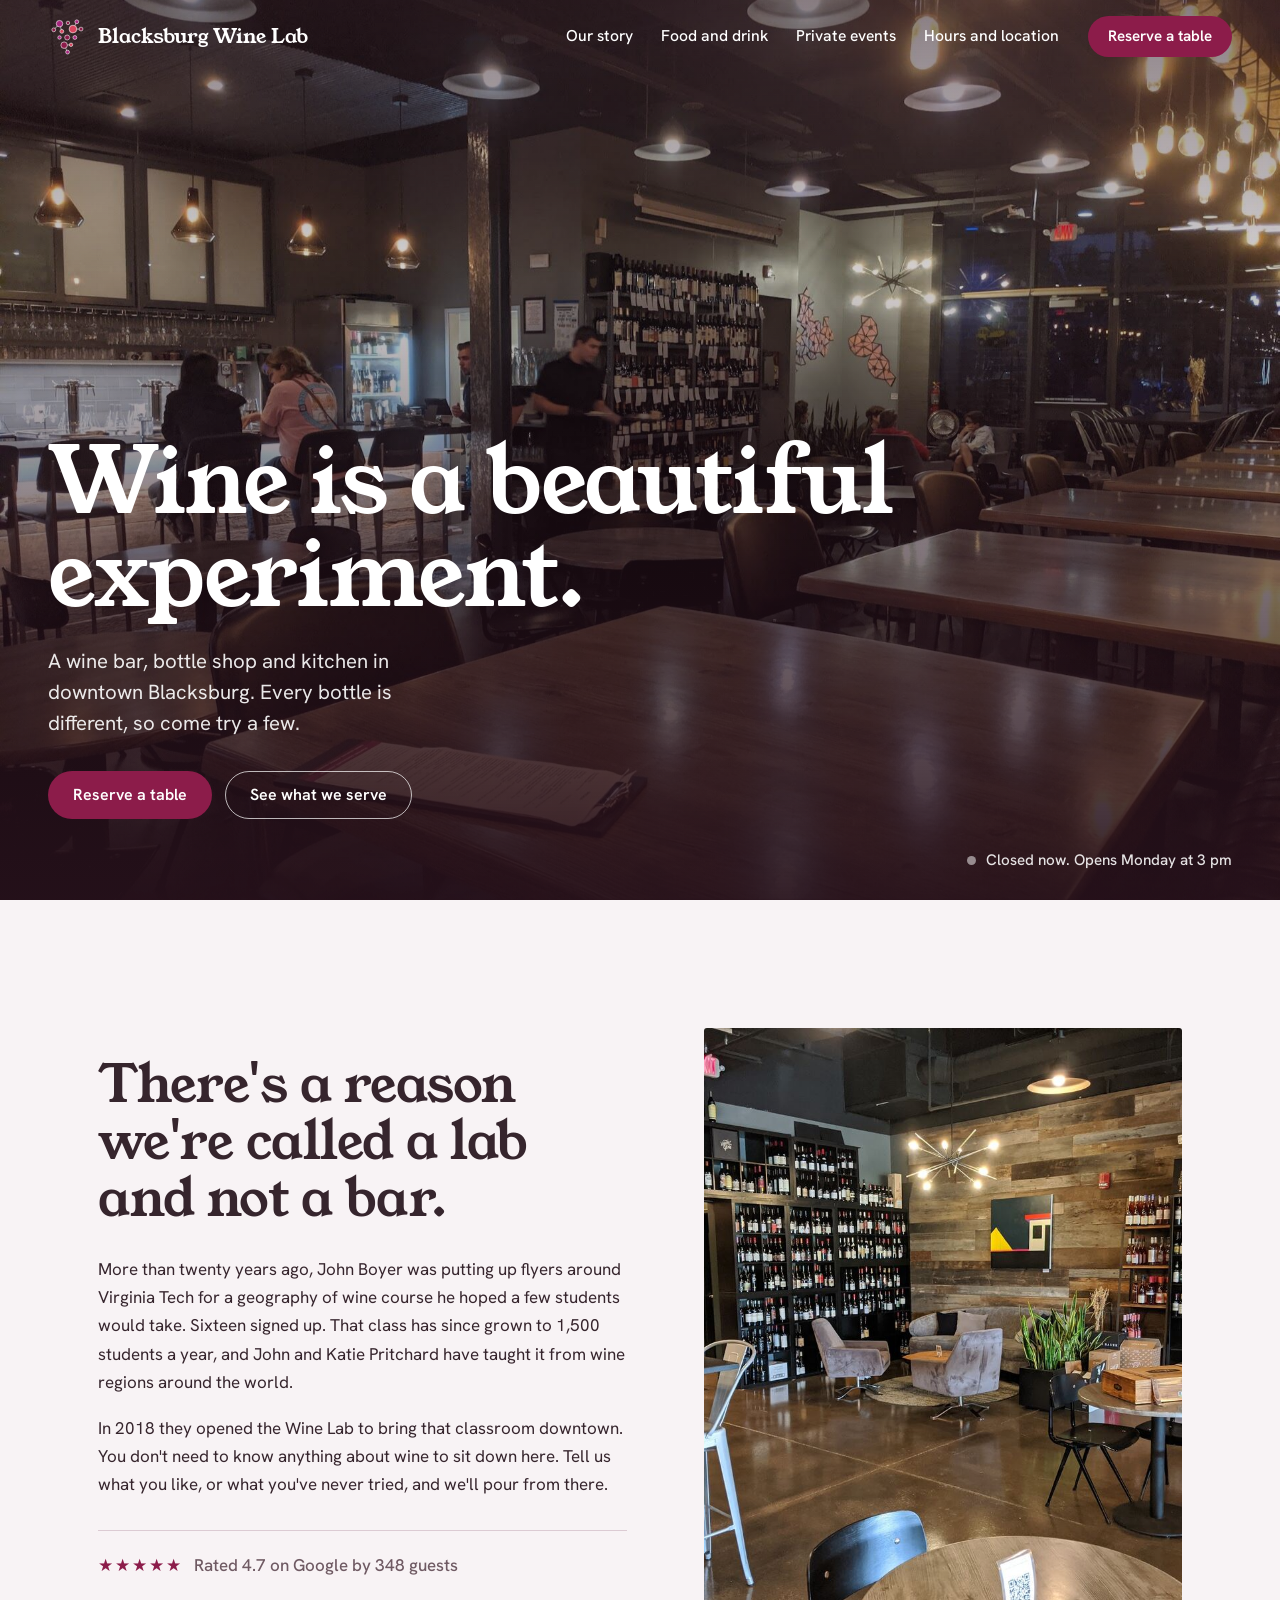
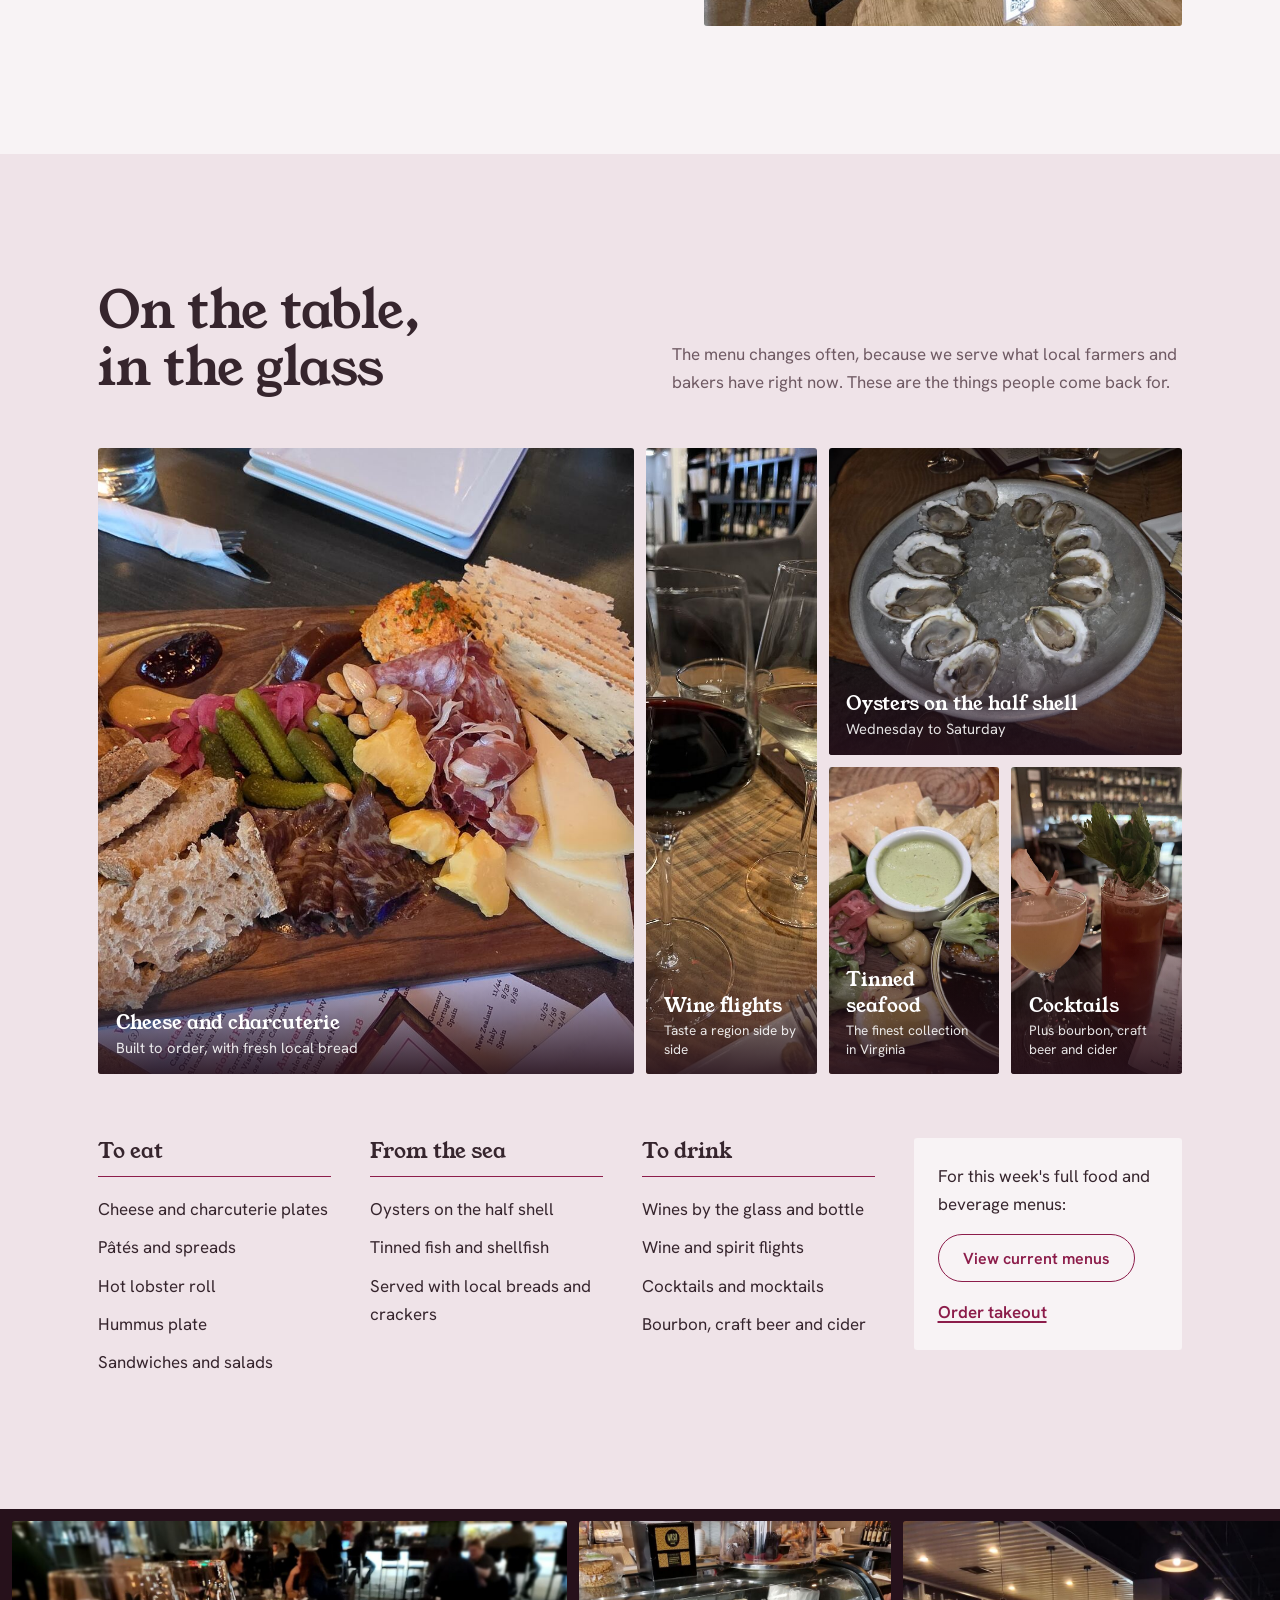
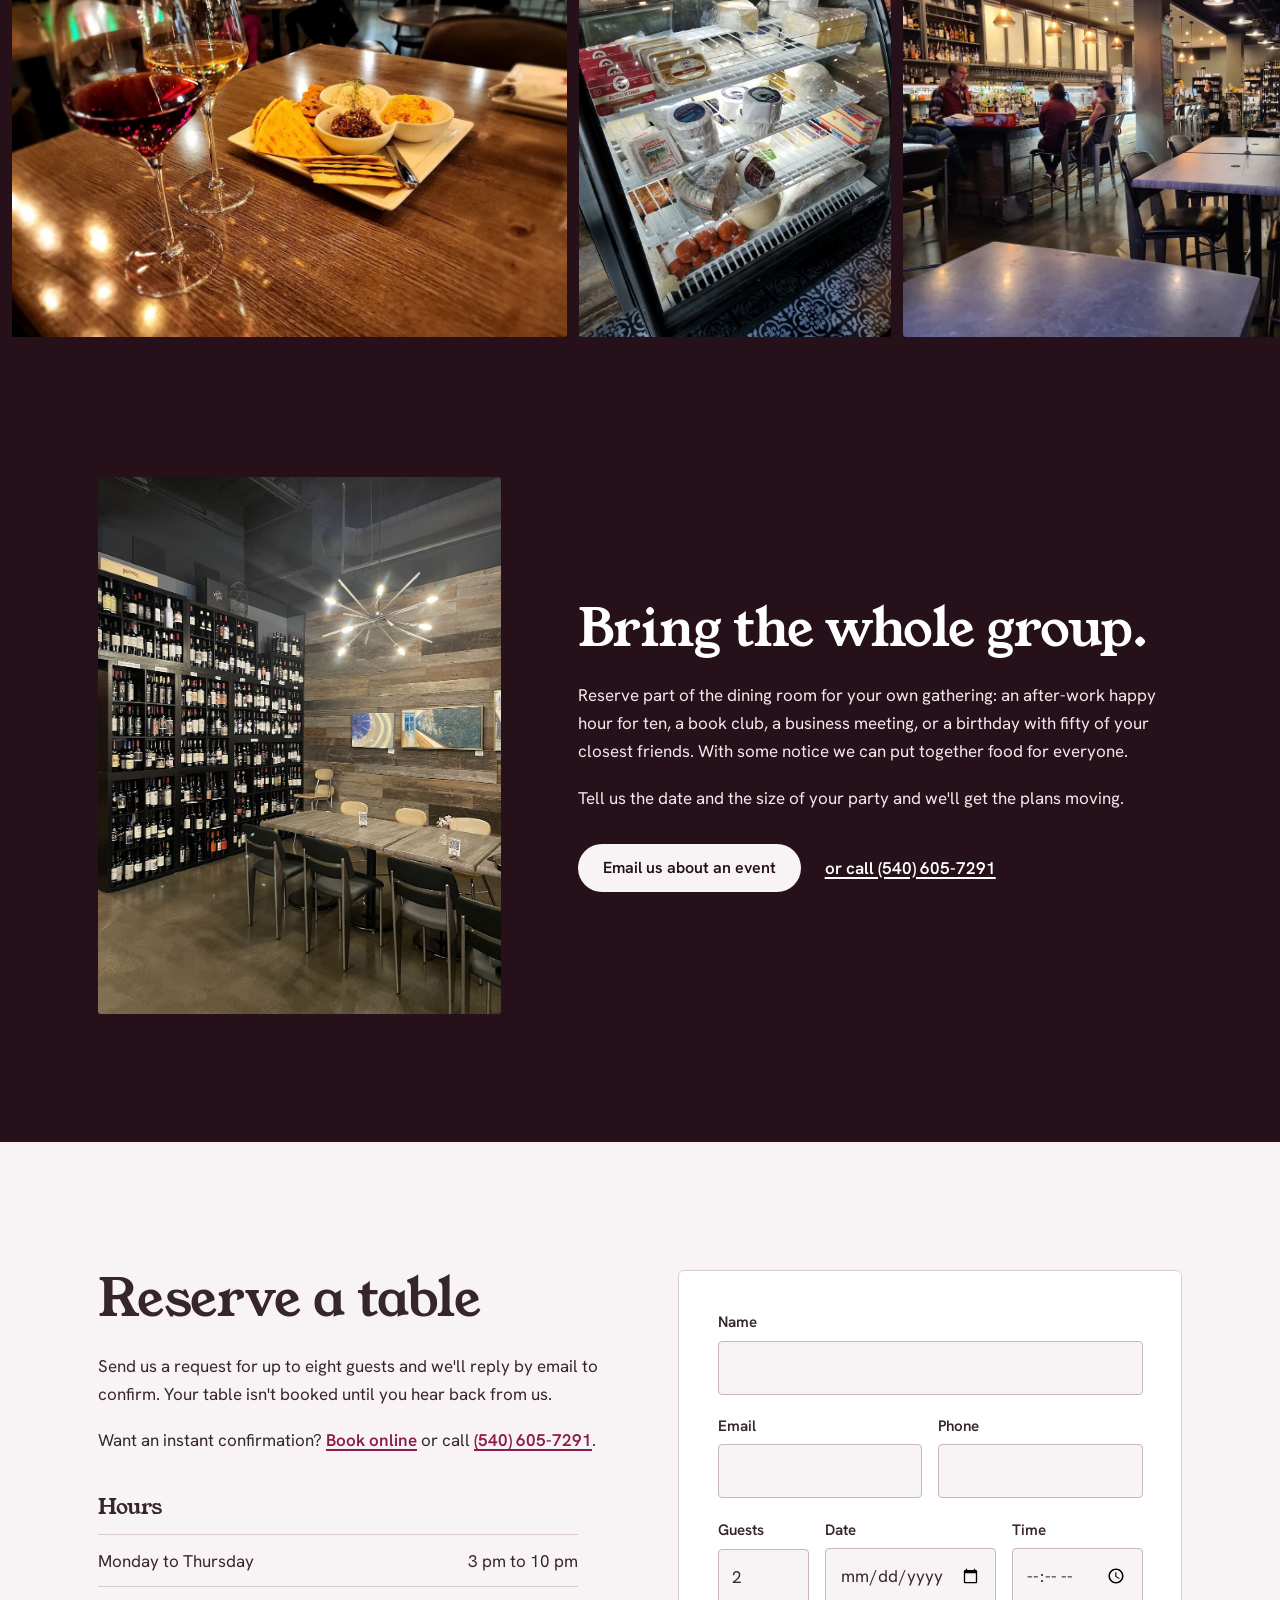
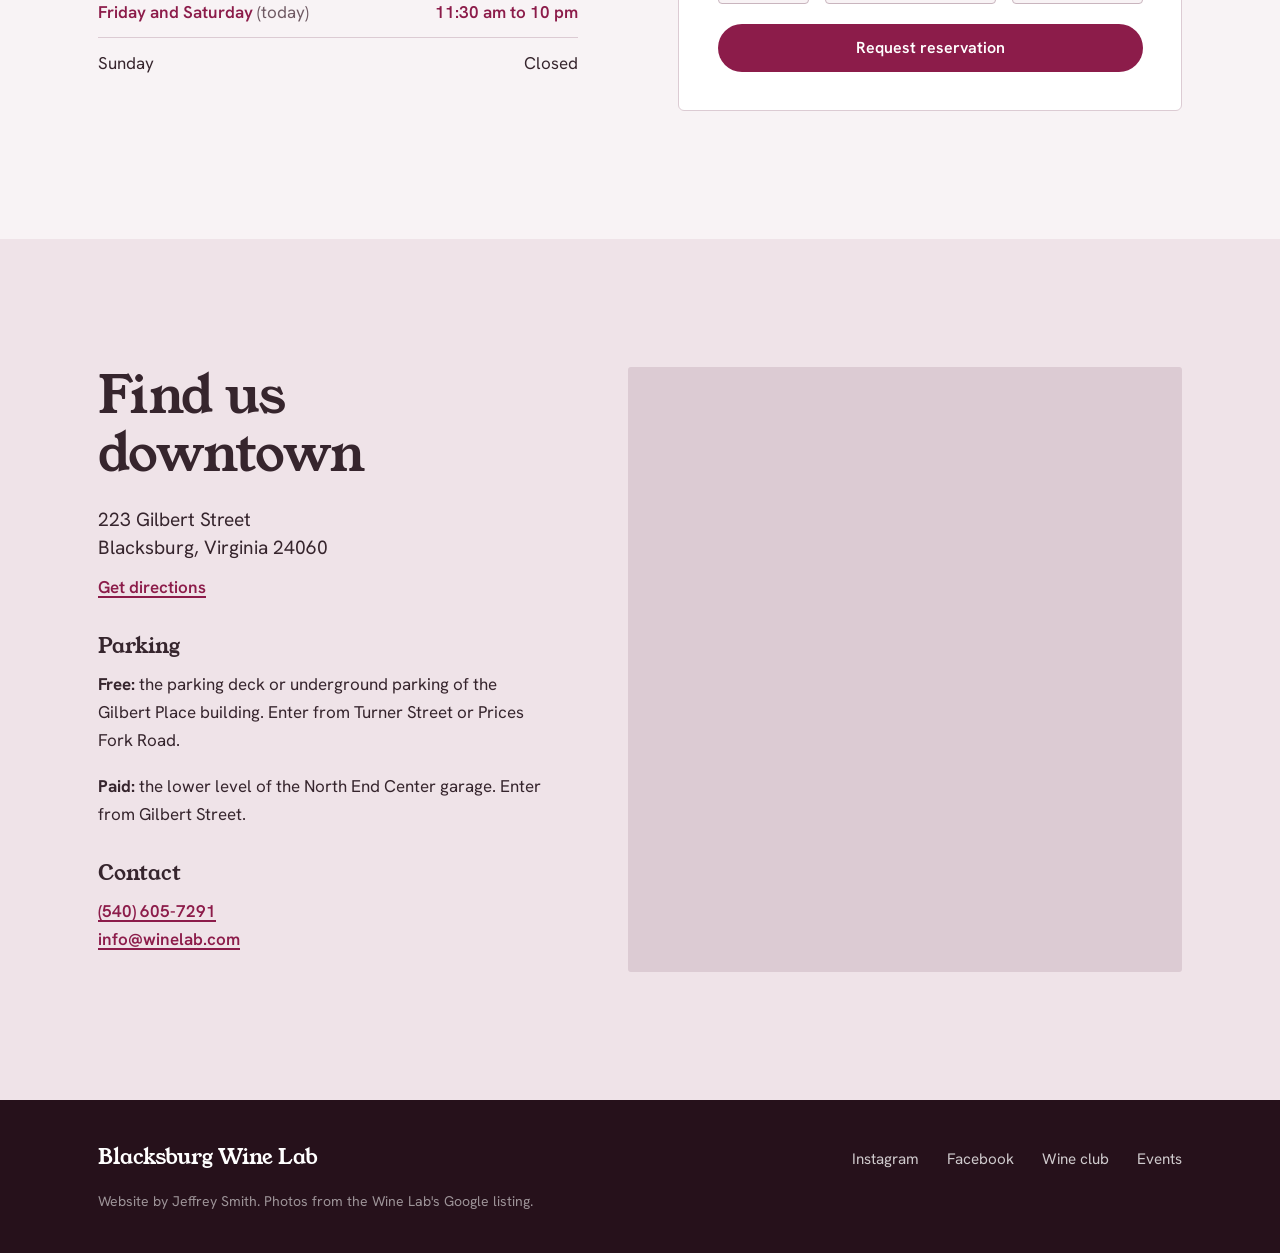
==== index.html @ f1934f69 "new site design" ====
<!DOCTYPE html>
<html lang="en">
<head>
  <meta charset="UTF-8">
  <meta name="viewport" content="width=device-width, initial-scale=1">
  <title>Blacksburg Wine Lab | Wine bar, bottle shop and kitchen</title>
  <meta name="description" content="A wine bar, bottle shop and kitchen at 223 Gilbert Street in downtown Blacksburg, Virginia. Wine flights, cheese and charcuterie, tinned seafood and oysters.">
  <link rel="icon" href="images/favicon.png">
  <link rel="preconnect" href="https://fonts.googleapis.com">
  <link rel="preconnect" href="https://fonts.gstatic.com" crossorigin>
  <link href="https://fonts.googleapis.com/css2?family=Hanken+Grotesk:wght@400;500;600&family=Young+Serif&display=swap" rel="stylesheet">
  <link rel="preload" as="image" href="images/photos/hero.jpg">
  <link rel="stylesheet" href="css/site.css">
  <script>
    // Play the opening once per visit; skip it on later page loads.
    try {
      if (sessionStorage.getItem('bwl-intro')) document.documentElement.classList.add('no-intro');
      sessionStorage.setItem('bwl-intro', '1');
    } catch (e) {}
  </script>
</head>
<body>

  <!-- Opening: the grape-molecule mark assembles, then the screen closes into it. -->
  <div class="intro" id="intro" aria-hidden="true">
    <div class="intro-inner">
      <svg class="mark mark-intro" viewBox="0 0 200 212" role="presentation">
        <g class="bonds">
          <line x1="60" y1="40" x2="30" y2="72" style="--i:2"/>
          <line x1="60" y1="40" x2="72" y2="80" style="--i:3"/>
          <line x1="150" y1="30" x2="130" y2="68" style="--i:5"/>
          <line x1="130" y1="68" x2="172" y2="68" style="--i:6"/>
          <line x1="84" y1="152" x2="120" y2="150" style="--i:10"/>
          <line x1="84" y1="152" x2="102" y2="188" style="--i:11"/>
        </g>
        <g class="nodes">
          <circle cx="60" cy="40" r="17" class="plum" style="--i:0"/>
          <circle cx="104" cy="36" r="9" class="claret" style="--i:1"/>
          <circle cx="150" cy="30" r="10" class="plum" style="--i:2"/>
          <circle cx="30" cy="72" r="10" class="claret" style="--i:3"/>
          <circle cx="72" cy="80" r="10" class="coral" style="--i:4"/>
          <circle cx="130" cy="68" r="20" class="coral" style="--i:5"/>
          <circle cx="172" cy="68" r="10" class="claret" style="--i:6"/>
          <circle cx="60" cy="112" r="9" class="plum" style="--i:7"/>
          <circle cx="100" cy="112" r="13" class="claret" style="--i:8"/>
          <circle cx="140" cy="112" r="10" class="plum" style="--i:9"/>
          <circle cx="84" cy="152" r="17" class="claret" style="--i:10"/>
          <circle cx="120" cy="150" r="9" class="coral" style="--i:11"/>
          <circle cx="102" cy="188" r="10" class="plum" style="--i:12"/>
        </g>
      </svg>
      <p class="intro-word"><span>Blacksburg</span><strong>Wine Lab</strong></p>
    </div>
  </div>

  <a class="skip" href="#main">Skip to content</a>

  <header class="site-header" id="header">
    <a class="brand" href="#top" aria-label="Blacksburg Wine Lab, back to top">
      <svg class="mark" viewBox="0 0 200 212" aria-hidden="true">
        <g class="bonds">
          <line x1="60" y1="40" x2="30" y2="72"/><line x1="60" y1="40" x2="72" y2="80"/>
          <line x1="150" y1="30" x2="130" y2="68"/><line x1="130" y1="68" x2="172" y2="68"/>
          <line x1="84" y1="152" x2="120" y2="150"/><line x1="84" y1="152" x2="102" y2="188"/>
        </g>
        <g class="nodes">
          <circle cx="60" cy="40" r="17" class="plum"/><circle cx="104" cy="36" r="9" class="claret"/>
          <circle cx="150" cy="30" r="10" class="plum"/><circle cx="30" cy="72" r="10" class="claret"/>
          <circle cx="72" cy="80" r="10" class="coral"/><circle cx="130" cy="68" r="20" class="coral"/>
          <circle cx="172" cy="68" r="10" class="claret"/><circle cx="60" cy="112" r="9" class="plum"/>
          <circle cx="100" cy="112" r="13" class="claret"/><circle cx="140" cy="112" r="10" class="plum"/>
          <circle cx="84" cy="152" r="17" class="claret"/><circle cx="120" cy="150" r="9" class="coral"/>
          <circle cx="102" cy="188" r="10" class="plum"/>
        </g>
      </svg>
      <span class="brand-name">Blacksburg Wine Lab</span>
    </a>
    <button class="nav-toggle" id="navToggle" aria-expanded="false" aria-controls="nav">Menu</button>
    <nav class="nav" id="nav" aria-label="Main">
      <a href="#story">Our story</a>
      <a href="#menu">Food and drink</a>
      <a href="#events">Private events</a>
      <a href="#visit">Hours and location</a>
      <a class="btn btn-solid" href="#reserve">Reserve a table</a>
    </nav>
  </header>

  <main id="main">

    <section class="hero" id="top">
      <img class="hero-photo" src="images/photos/hero.jpg" alt="The Wine Lab dining room in the evening, with wood tables under strings of warm bulbs and the wine wall beyond.">
      <div class="hero-copy">
        <h1>Wine is a beautiful experiment.</h1>
        <p class="hero-lede">A wine bar, bottle shop and kitchen in downtown Blacksburg. Every bottle is different, so come try a few.</p>
        <div class="hero-actions">
          <a class="btn btn-solid" href="#reserve">Reserve a table</a>
          <a class="btn btn-ghost" href="#menu">See what we serve</a>
        </div>
      </div>
      <p class="hero-status" id="status" aria-live="polite">223 Gilbert Street, Blacksburg</p>
    </section>

    <section class="story wrap" id="story">
      <div class="story-text">
        <h2>There's a reason we're called a lab and not a bar.</h2>
        <p>More than twenty years ago, John Boyer was putting up flyers around Virginia Tech for a geography of wine course he hoped a few students would take. Sixteen signed up. That class has since grown to 1,500 students a year, and John and Katie Pritchard have taught it from wine regions around the world.</p>
        <p>In 2018 they opened the Wine Lab to bring that classroom downtown. You don't need to know anything about wine to sit down here. Tell us what you like, or what you've never tried, and we'll pour from there.</p>
        <p class="story-fact"><span class="stars" aria-hidden="true">★★★★★</span> Rated 4.7 on Google by 348 guests</p>
      </div>
      <figure class="story-photo">
        <img src="images/photos/shop.jpg" alt="Shelves of wine bottles lining the reclaimed-wood walls of the shop, with a lounge area in the middle." loading="lazy">
      </figure>
    </section>

    <section class="menu" id="menu">
      <div class="wrap">
        <div class="section-head">
          <h2>On the table, in the glass</h2>
          <p>The menu changes often, because we serve what local farmers and bakers have right now. These are the things people come back for.</p>
        </div>

        <div class="mosaic">
          <figure class="tile tile-board">
            <img src="images/photos/board.jpg" alt="A cheese and charcuterie board with cured meats, cheeses, pickles and crackers." loading="lazy">
            <figcaption><strong>Cheese and charcuterie</strong> Built to order, with fresh local bread</figcaption>
          </figure>
          <figure class="tile tile-glasses">
            <img src="images/photos/glasses.jpg" alt="A glass of red and a glass of white wine on a wooden table." loading="lazy">
            <figcaption><strong>Wine flights</strong> Taste a region side by side</figcaption>
          </figure>
          <figure class="tile tile-oysters">
            <img src="images/photos/oysters.jpg" alt="A dozen oysters on the half shell arranged on ice." loading="lazy">
            <figcaption><strong>Oysters on the half shell</strong> Wednesday to Saturday</figcaption>
          </figure>
          <figure class="tile tile-tinned">
            <img src="images/photos/tinned.jpg" alt="An open tin of seafood served on a board with cheese, greens and crisps." loading="lazy">
            <figcaption><strong>Tinned seafood</strong> The finest collection in Virginia</figcaption>
          </figure>
          <figure class="tile tile-cocktails">
            <img src="images/photos/cocktails.jpg" alt="Two cocktails, one pale pink and one deep red with a mint garnish." loading="lazy">
            <figcaption><strong>Cocktails</strong> Plus bourbon, craft beer and cider</figcaption>
          </figure>
        </div>

        <div class="menu-lists">
          <div>
            <h3>To eat</h3>
            <ul>
              <li>Cheese and charcuterie plates</li>
              <li>Pâtés and spreads</li>
              <li>Hot lobster roll</li>
              <li>Hummus plate</li>
              <li>Sandwiches and salads</li>
            </ul>
          </div>
          <div>
            <h3>From the sea</h3>
            <ul>
              <li>Oysters on the half shell</li>
              <li>Tinned fish and shellfish</li>
              <li>Served with local breads and crackers</li>
            </ul>
          </div>
          <div>
            <h3>To drink</h3>
            <ul>
              <li>Wines by the glass and bottle</li>
              <li>Wine and spirit flights</li>
              <li>Cocktails and mocktails</li>
              <li>Bourbon, craft beer and cider</li>
            </ul>
          </div>
          <div class="menu-link">
            <p>For this week's full food and beverage menus:</p>
            <a class="btn btn-line" href="https://www.winelab.com/menus" target="_blank" rel="noopener">View current menus</a>
            <a class="text-link" href="https://order.spoton.com/so-blacksburg-wine-lab-9768/blacksburg-va/6244ccd99adef31f5eaafb27" target="_blank" rel="noopener">Order takeout</a>
          </div>
        </div>
      </div>
    </section>

    <section class="strip" aria-label="Photos of the Wine Lab">
      <div class="strip-track" tabindex="0">
        <img src="images/photos/pairing.jpg" alt="Glasses of red and white wine beside a plate of cheese and spreads." loading="lazy">
        <img src="images/photos/cheese-case.jpg" alt="The cheese case, stocked with wheels and wedges." loading="lazy">
        <img src="images/photos/bar.jpg" alt="The bar, with pendant lights and the wine shelves behind the dining room." loading="lazy">
        <img src="images/photos/carafe.jpg" alt="A carafe and a glass of red wine on a table." loading="lazy">
        <img src="images/photos/dessert.jpg" alt="A chocolate dessert dusted with sugar, served with berries and cream." loading="lazy">
      </div>
    </section>

    <section class="events" id="events">
      <div class="wrap events-grid">
        <figure class="events-photo">
          <img src="images/photos/wine-wall.jpg" alt="A long table set beside a floor-to-ceiling wall of wine." loading="lazy">
        </figure>
        <div class="events-text">
          <h2>Bring the whole group.</h2>
          <p>Reserve part of the dining room for your own gathering: an after-work happy hour for ten, a book club, a business meeting, or a birthday with fifty of your closest friends. With some notice we can put together food for everyone.</p>
          <p>Tell us the date and the size of your party and we'll get the plans moving.</p>
          <div class="events-actions">
            <a class="btn btn-light" href="mailto:info@winelab.com?subject=Private%20event%20inquiry">Email us about an event</a>
            <a class="text-link on-dark" href="tel:+15406057291">or call (540) 605-7291</a>
          </div>
        </div>
      </div>
    </section>

    <section class="reserve wrap" id="reserve">
      <div class="reserve-intro">
        <h2>Reserve a table</h2>
        <p>Send us a request for up to eight guests and we'll reply by email to confirm. Your table isn't booked until you hear back from us.</p>
        <p>Want an instant confirmation? <a class="text-link" href="https://reserve.spoton.com/web/restaurant.html?restaurantId=65456" target="_blank" rel="noopener">Book online</a> or call <a class="text-link" href="tel:+15406057291">(540) 605-7291</a>.</p>

        <table class="hours">
          <caption>Hours</caption>
          <tbody>
            <tr data-days="1,2,3,4"><th scope="row">Monday to Thursday</th><td>3 pm to 10 pm</td></tr>
            <tr data-days="5,6"><th scope="row">Friday and Saturday</th><td>11:30 am to 10 pm</td></tr>
            <tr data-days="0"><th scope="row">Sunday</th><td>Closed</td></tr>
          </tbody>
        </table>
      </div>

      <form class="form" id="reserveForm" novalidate>
        <div class="field">
          <label for="res_name">Name</label>
          <input id="res_name" name="name" type="text" autocomplete="name" required>
        </div>
        <div class="field-row">
          <div class="field">
            <label for="res_email">Email</label>
            <input id="res_email" name="email" type="email" autocomplete="email" required>
          </div>
          <div class="field">
            <label for="res_phone">Phone</label>
            <input id="res_phone" name="phone" type="tel" autocomplete="tel" required>
          </div>
        </div>
        <div class="field-row field-row-3">
          <div class="field">
            <label for="res_size">Guests</label>
            <input id="res_size" name="size" type="number" min="1" max="8" value="2" required>
          </div>
          <div class="field">
            <label for="res_date">Date</label>
            <input id="res_date" name="date" type="date" required>
          </div>
          <div class="field">
            <label for="res_time">Time</label>
            <input id="res_time" name="time" type="time" step="900" required>
          </div>
        </div>
        <p class="form-msg" id="formMsg" role="alert" hidden></p>
        <button class="btn btn-solid btn-wide" type="submit">Request reservation</button>
      </form>
    </section>

    <section class="visit" id="visit">
      <div class="wrap visit-grid">
        <div class="visit-text">
          <h2>Find us downtown</h2>
          <address>
            223 Gilbert Street<br>
            Blacksburg, Virginia 24060
          </address>
          <p><a class="text-link" href="https://www.google.com/maps/dir/?api=1&destination=Blacksburg+Wine+Lab,+223+Gilbert+St,+Blacksburg,+VA+24060" target="_blank" rel="noopener">Get directions</a></p>

          <h3>Parking</h3>
          <p><strong>Free:</strong> the parking deck or underground parking of the Gilbert Place building. Enter from Turner Street or Prices Fork Road.</p>
          <p><strong>Paid:</strong> the lower level of the North End Center garage. Enter from Gilbert Street.</p>

          <h3>Contact</h3>
          <p><a class="text-link" href="tel:+15406057291">(540) 605-7291</a><br>
          <a class="text-link" href="mailto:info@winelab.com">info@winelab.com</a></p>
        </div>
        <div class="map">
          <iframe title="Map showing Blacksburg Wine Lab at 223 Gilbert Street" src="https://www.google.com/maps?q=Blacksburg+Wine+Lab,+223+Gilbert+St,+Blacksburg,+VA+24060&z=16&output=embed" loading="lazy" referrerpolicy="no-referrer-when-downgrade"></iframe>
        </div>
      </div>
    </section>

  </main>

  <footer class="site-footer">
    <div class="wrap footer-grid">
      <p class="footer-brand">Blacksburg Wine Lab</p>
      <ul class="footer-links">
        <li><a href="https://www.instagram.com/blacksburgwinelab/" target="_blank" rel="noopener">Instagram</a></li>
        <li><a href="https://www.facebook.com/blacksburgwinelab" target="_blank" rel="noopener">Facebook</a></li>
        <li><a href="https://www.winelab.com/wine-club" target="_blank" rel="noopener">Wine club</a></li>
        <li><a href="https://www.winelab.com/events" target="_blank" rel="noopener">Events</a></li>
      </ul>
      <p class="footer-note">Website by Jeffrey Smith. Photos from the Wine Lab's Google listing.</p>
    </div>
  </footer>

  <script src="js/site.js"></script>
</body>
</html>
---- css/site.css ----
/* Blacksburg Wine Lab
   Colours come from the grape-molecule logo; the dark tone from the dining room at night. */

:root {
  --cellar: #26111b;
  --claret: #8c1c4a;
  --plum: #a8277f;
  --coral: #d8455f;
  --bulb: #f2bd6b;
  --paper: #f8f3f5;
  --blush: #efe3e8;
  --text: #36252d;
  --muted: #6f5a63;
  --line: #dccbd3;

  --display: "Young Serif", Georgia, "Times New Roman", serif;
  --body: "Hanken Grotesk", "Helvetica Neue", Arial, sans-serif;

  --wrap: 1180px;
  --gutter: clamp(1.25rem, 4vw, 3rem);
  --space: clamp(4.5rem, 10vw, 8rem);
  --ease: cubic-bezier(.2, .7, .2, 1);
}

*, *::before, *::after { box-sizing: border-box; }

html { scroll-behavior: smooth; scroll-padding-top: 5rem; }

body {
  margin: 0;
  background: var(--paper);
  color: var(--text);
  font-family: var(--body);
  font-size: 1.0625rem;
  line-height: 1.65;
  -webkit-font-smoothing: antialiased;
}

img { display: block; max-width: 100%; }

h1, h2, h3 { font-family: var(--display); font-weight: 400; margin: 0; text-wrap: balance; }
h1 { font-size: clamp(2.75rem, 7.2vw, 6rem); line-height: 1.02; letter-spacing: -.015em; }
h2 { font-size: clamp(2rem, 4.2vw, 3.25rem); line-height: 1.1; letter-spacing: -.01em; }
h3 { font-size: 1.3rem; line-height: 1.3; }
p { margin: 0 0 1.1em; max-width: 62ch; }

a { color: inherit; }
:focus-visible { outline: 3px solid var(--coral); outline-offset: 3px; border-radius: 2px; }

.wrap { max-width: var(--wrap); margin-inline: auto; padding-inline: var(--gutter); }

.skip {
  position: absolute; left: 1rem; top: -4rem; z-index: 60;
  background: var(--paper); color: var(--cellar); padding: .6rem 1rem; border-radius: 4px;
}
.skip:focus { top: 1rem; }

/* ---------- Logo mark ---------- */

.mark { width: 2.4rem; height: auto; flex: none; overflow: visible; }
.mark .bonds line { stroke: #3d2531; stroke-width: 5; stroke-linecap: round; }
.mark .nodes circle { stroke: #3d2531; stroke-width: 4; }
.mark .plum { fill: var(--plum); }
.mark .claret { fill: var(--claret); }
.mark .coral { fill: var(--coral); }

/* ---------- Buttons and links ---------- */

.btn {
  display: inline-flex; align-items: center; justify-content: center;
  padding: .85rem 1.5rem;
  border: 1.5px solid transparent; border-radius: 999px;
  font: 600 1rem/1.2 var(--body); text-decoration: none; cursor: pointer;
  transition: background-color .2s, color .2s, border-color .2s;
}
.btn-solid { background: var(--claret); color: #fff; }
.btn-solid:hover { background: #a3235a; }
.btn-ghost { border-color: rgba(255, 255, 255, .7); color: #fff; }
.btn-ghost:hover { background: #fff; color: var(--cellar); }
.btn-line { border-color: var(--claret); color: var(--claret); }
.btn-line:hover { background: var(--claret); color: #fff; }
.btn-light { background: var(--paper); color: var(--cellar); }
.btn-light:hover { background: #fff; }
.btn-wide { width: 100%; }

.text-link { color: var(--claret); font-weight: 600; text-underline-offset: .2em; text-decoration-thickness: 1.5px; }
.text-link:hover { color: var(--plum); }
.text-link.on-dark { color: #fff; }
.text-link.on-dark:hover { color: var(--bulb); }

/* ---------- Header ---------- */

.site-header {
  position: fixed; inset: 0 0 auto 0; z-index: 40;
  display: flex; align-items: center; justify-content: space-between; gap: 1.5rem;
  padding: 1rem var(--gutter);
  color: #fff;
  transition: background-color .3s, box-shadow .3s, padding .3s;
}
.site-header.is-solid {
  background: var(--cellar);
  box-shadow: 0 1px 0 rgba(255, 255, 255, .08);
  padding-block: .6rem;
}
.brand { display: flex; align-items: center; gap: .75rem; text-decoration: none; }
.brand-name { font-family: var(--display); font-size: 1.25rem; white-space: nowrap; }
.site-header .mark .bonds line,
.site-header .mark .nodes circle { stroke: #fff; stroke-width: 3; }

.nav { display: flex; align-items: center; gap: clamp(1rem, 2.2vw, 2rem); }
.nav a:not(.btn) { text-decoration: none; font-weight: 500; font-size: .98rem; padding: .3rem 0; border-bottom: 1.5px solid transparent; }
.nav a:not(.btn):hover { border-color: var(--bulb); }
.nav .btn { padding: .65rem 1.2rem; font-size: .95rem; }
.nav-toggle { display: none; }

/* ---------- Hero ---------- */

.hero {
  position: relative; isolation: isolate;
  min-height: 100svh;
  display: grid; align-content: end;
  padding: 8rem var(--gutter) clamp(4.5rem, 9vh, 6.5rem);
  color: #fff; background: var(--cellar);
  overflow: hidden;
}
.hero-photo {
  position: absolute; inset: 0; z-index: -2;
  width: 100%; height: 100%; object-fit: cover; object-position: 60% 40%;
}
.hero::after {
  content: ""; position: absolute; inset: 0; z-index: -1;
  background:
    linear-gradient(to top, rgba(38, 17, 27, .94) 0%, rgba(38, 17, 27, .55) 42%, rgba(38, 17, 27, .2) 70%, rgba(38, 17, 27, .55) 100%);
}
.hero-copy { max-width: 60rem; }
.hero-lede { font-size: clamp(1.1rem, 1.6vw, 1.35rem); line-height: 1.5; max-width: 34ch; margin: 1.5rem 0 2rem; color: rgba(255, 255, 255, .9); }
.hero-actions { display: flex; flex-wrap: wrap; gap: .8rem; }
.hero-status {
  position: absolute; right: var(--gutter); bottom: clamp(1.25rem, 3vh, 2rem);
  margin: 0; font-size: .95rem; font-weight: 500; color: rgba(255, 255, 255, .88);
  display: flex; align-items: center; gap: .6rem;
}
.hero-status::before { content: ""; width: .6rem; height: .6rem; border-radius: 50%; background: rgba(255, 255, 255, .5); }
.hero-status.is-open::before { background: var(--bulb); box-shadow: 0 0 0 4px rgba(242, 189, 107, .25); }

/* ---------- Story ---------- */

.story {
  display: grid; grid-template-columns: minmax(0, 1.05fr) minmax(0, .95fr);
  gap: clamp(2rem, 6vw, 5.5rem); align-items: center;
  padding-block: var(--space);
}
.story h2 { margin-bottom: 1.75rem; }
.story-photo { margin: 0; }
.story-photo img { width: 100%; aspect-ratio: 4 / 5; object-fit: cover; border-radius: 3px; }
.story-fact { margin-top: 2rem; padding-top: 1.25rem; border-top: 1px solid var(--line); color: var(--muted); font-weight: 500; }
.stars { color: var(--claret); letter-spacing: .12em; margin-right: .4rem; }

/* ---------- Food and drink ---------- */

.menu { background: var(--blush); padding-block: var(--space); }
.section-head { display: grid; grid-template-columns: minmax(0, 1fr) minmax(0, 1fr); gap: clamp(1.5rem, 5vw, 4rem); align-items: end; margin-bottom: clamp(2rem, 4vw, 3.5rem); }
.section-head p { margin: 0; color: var(--muted); }

.mosaic {
  display: grid; gap: .75rem;
  grid-template-columns: repeat(6, minmax(0, 1fr));
  grid-template-rows: repeat(2, clamp(13rem, 24vw, 21rem));
}
.tile { position: relative; margin: 0; overflow: hidden; border-radius: 3px; background: var(--cellar); }
.tile img { width: 100%; height: 100%; object-fit: cover; transition: transform .6s var(--ease); }
.tile:hover img { transform: scale(1.04); }
.tile figcaption {
  position: absolute; inset: auto 0 0 0;
  padding: 3.5rem 1.1rem 1rem;
  background: linear-gradient(to top, rgba(38, 17, 27, .9), rgba(38, 17, 27, 0));
  color: rgba(255, 255, 255, .88); font-size: .92rem; line-height: 1.35;
}
.tile figcaption strong { display: block; font-family: var(--display); font-weight: 400; font-size: 1.2rem; color: #fff; margin-bottom: .15rem; }
.tile-board { grid-column: 1 / 4; grid-row: 1 / 3; }
.tile-glasses { grid-column: 4 / 5; grid-row: 1 / 3; }
.tile-oysters { grid-column: 5 / 7; grid-row: 1; }
.tile-tinned { grid-column: 5 / 6; grid-row: 2; }
.tile-cocktails { grid-column: 6 / 7; grid-row: 2; }
.tile-tinned figcaption, .tile-cocktails figcaption, .tile-glasses figcaption { font-size: .85rem; }

.menu-lists {
  display: grid; grid-template-columns: repeat(3, minmax(0, 1fr)) minmax(0, 1.15fr);
  gap: clamp(1.5rem, 3vw, 3rem);
  margin-top: clamp(2.5rem, 5vw, 4rem);
}
.menu-lists h3 { padding-bottom: .7rem; margin-bottom: .8rem; border-bottom: 1.5px solid var(--claret); }
.menu-lists ul { list-style: none; margin: 0; padding: 0; }
.menu-lists li { padding: .32rem 0; }
.menu-link { align-self: start; padding: 1.5rem; background: var(--paper); border-radius: 3px; display: grid; gap: 1rem; justify-items: start; }
.menu-link p { margin: 0; }

/* ---------- Photo strip ---------- */

.strip { background: var(--cellar); }
.strip-track {
  display: flex; gap: .75rem; padding: .75rem;
  overflow-x: auto; scroll-snap-type: x proximity;
  scrollbar-width: thin; scrollbar-color: var(--claret) transparent;
}
.strip-track img { height: clamp(15rem, 34vw, 26rem); width: auto; flex: none; border-radius: 3px; scroll-snap-align: center; }

/* ---------- Private events ---------- */

.events { background: var(--cellar); color: #f3e9ed; padding-block: var(--space); }
.events-grid { display: grid; grid-template-columns: minmax(0, .8fr) minmax(0, 1.2fr); gap: clamp(2rem, 6vw, 5.5rem); align-items: center; }
.events-photo { margin: 0; }
.events-photo img { width: 100%; aspect-ratio: 3 / 4; object-fit: cover; border-radius: 3px; }
.events h2 { color: #fff; margin-bottom: 1.5rem; }
.events-actions { display: flex; flex-wrap: wrap; align-items: center; gap: 1rem 1.5rem; margin-top: 2rem; }

/* ---------- Reservations ---------- */

.reserve {
  display: grid; grid-template-columns: minmax(0, 1fr) minmax(0, 1fr);
  gap: clamp(2rem, 6vw, 5.5rem); align-items: start;
  padding-block: var(--space);
}
.reserve h2 { margin-bottom: 1.5rem; }

.hours { width: 100%; max-width: 30rem; margin-top: 2.25rem; border-collapse: collapse; font-variant-numeric: tabular-nums; }
.hours caption { text-align: left; font-family: var(--display); font-size: 1.3rem; padding-bottom: .6rem; }
.hours th, .hours td { padding: .7rem 0; border-top: 1px solid var(--line); font-weight: 400; text-align: left; }
.hours td { text-align: right; white-space: nowrap; }
.hours tr.is-today th, .hours tr.is-today td { font-weight: 600; color: var(--claret); }
.hours tr.is-today th::after { content: " (today)"; font-weight: 400; color: var(--muted); }

.form { background: #fff; border: 1px solid var(--line); border-radius: 6px; padding: clamp(1.5rem, 3vw, 2.5rem); display: grid; gap: 1.2rem; }
.field { display: grid; gap: .35rem; min-width: 0; }
.field-row { display: grid; grid-template-columns: repeat(2, minmax(0, 1fr)); gap: 1rem; }
.field-row-3 { grid-template-columns: .7fr 1.3fr 1fr; }
label { font-weight: 600; font-size: .95rem; }
input {
  width: 100%; min-width: 0; padding: .75rem .85rem;
  border: 1.5px solid #c9b5be; border-radius: 4px; background: var(--paper);
  font: inherit; color: inherit;
}
input:hover { border-color: var(--muted); }
input:focus-visible { outline: 3px solid rgba(140, 28, 74, .3); outline-offset: 0; border-color: var(--claret); }
input.is-invalid { border-color: #b3261e; background: #fdf1f0; }
.form-msg { margin: 0; max-width: none; padding: .85rem 1rem; border-radius: 4px; font-size: .97rem; line-height: 1.45; }
.form-msg.is-error { background: #fdf1f0; color: #8a1c15; border: 1px solid #f0c4c0; }
.form-msg.is-ok { background: #eef6ef; color: #1e5a2b; border: 1px solid #bedcc3; }

/* ---------- Visit ---------- */

.visit { background: var(--blush); padding-block: var(--space); }
.visit-grid { display: grid; grid-template-columns: minmax(0, .9fr) minmax(0, 1.1fr); gap: clamp(2rem, 6vw, 5.5rem); align-items: stretch; }
.visit h2 { margin-bottom: 1.5rem; }
.visit h3 { margin: 2rem 0 .6rem; }
address { font-style: normal; font-size: 1.2rem; line-height: 1.5; margin-bottom: .6rem; }
.map { min-height: 26rem; border-radius: 3px; overflow: hidden; background: var(--line); }
.map iframe { width: 100%; height: 100%; min-height: 26rem; border: 0; display: block; }

/* ---------- Footer ---------- */

.site-footer { background: var(--cellar); color: rgba(255, 255, 255, .78); padding-block: 2.5rem; font-size: .95rem; }
.footer-grid { display: flex; flex-wrap: wrap; align-items: baseline; justify-content: space-between; gap: 1rem 2.5rem; }
.footer-brand { font-family: var(--display); font-size: 1.3rem; color: #fff; margin: 0; }
.footer-links { display: flex; flex-wrap: wrap; gap: .5rem 1.75rem; list-style: none; margin: 0; padding: 0; }
.footer-links a { text-decoration: none; }
.footer-links a:hover { color: var(--bulb); }
.footer-note { margin: 0; flex-basis: 100%; max-width: none; color: rgba(255, 255, 255, .55); font-size: .88rem; }

/* ---------- Opening animation ---------- */

.intro {
  position: fixed; inset: 0; z-index: 100;
  display: grid; place-items: center;
  background: var(--cellar);
  clip-path: circle(150% at 50% 44%);
  animation: intro-close .9s cubic-bezier(.7, 0, .25, 1) 2.35s forwards;
  cursor: pointer;
}
.intro-inner { display: grid; justify-items: center; gap: 2rem; animation: intro-lift .9s cubic-bezier(.7, 0, .25, 1) 2.35s forwards; }
.mark-intro { width: clamp(7.5rem, 16vw, 10.5rem); }
.mark-intro .bonds line, .mark-intro .nodes circle { stroke: #f8f3f5; stroke-width: 2.5; }
.mark-intro .nodes circle {
  transform-box: fill-box; transform-origin: center;
  transform: scale(0); opacity: 0;
  animation: node-in .7s cubic-bezier(.3, 1.5, .5, 1) forwards;
  animation-delay: calc(.2s + var(--i) * 70ms);
}
.mark-intro .bonds line {
  stroke-dasharray: 60; stroke-dashoffset: 60;
  animation: bond-in .5s ease-out forwards;
  animation-delay: calc(.45s + var(--i) * 70ms);
}
.intro-word { margin: 0; text-align: center; color: #f8f3f5; display: grid; gap: .5rem; max-width: none; }
.intro-word span {
  font: 500 .95rem/1 var(--body); letter-spacing: .5em; text-indent: .5em; text-transform: uppercase; color: #e9a3bd;
  opacity: 0; animation: word-in .8s var(--ease) 1.25s forwards;
}
.intro-word strong {
  font: 400 clamp(2.2rem, 5vw, 3.2rem)/1 var(--display); letter-spacing: .32em; text-indent: .32em; text-transform: uppercase;
  opacity: 0; animation: word-in 1s var(--ease) 1.4s forwards;
}

@keyframes node-in { to { transform: scale(1); opacity: 1; } }
@keyframes bond-in { to { stroke-dashoffset: 0; } }
@keyframes word-in { from { opacity: 0; letter-spacing: .6em; transform: translateY(.4rem); } to { opacity: 1; transform: none; } }
@keyframes intro-close { to { clip-path: circle(0% at 50% 44%); visibility: hidden; } }
@keyframes intro-lift { to { transform: scale(.82); opacity: 0; } }

/* The page settles into place as the opening clears. */
.hero-photo { animation: photo-settle 2.6s var(--ease) 2.3s both; }
.hero-copy > *, .hero-status, .site-header { animation: rise .9s var(--ease) both; }
.site-header { animation-name: fade; animation-delay: 2.7s; }
.hero-copy h1 { animation-delay: 2.65s; }
.hero-copy .hero-lede { animation-delay: 2.8s; }
.hero-copy .hero-actions { animation-delay: 2.95s; }
.hero-status { animation-name: fade; animation-delay: 3.2s; }

@keyframes photo-settle { from { transform: scale(1.12); } to { transform: none; } }
@keyframes rise { from { opacity: 0; transform: translateY(1.5rem); } to { opacity: 1; transform: none; } }
@keyframes fade { from { opacity: 0; } to { opacity: 1; } }

.intro.is-skipped { animation-delay: 0s; animation-duration: .45s; }
.intro.is-skipped .intro-inner { animation-delay: 0s; animation-duration: .45s; }
.intro-skipped .hero-photo, .intro-skipped .hero-copy > *, .intro-skipped .hero-status, .intro-skipped .site-header { animation-delay: 0s; }

.no-intro .intro { display: none; }
.no-intro .hero-photo, .no-intro .hero-copy > *, .no-intro .hero-status, .no-intro .site-header { animation: none; }

@media (prefers-reduced-motion: reduce) {
  html { scroll-behavior: auto; }
  .intro { display: none; }
  .hero-photo, .hero-copy > *, .hero-status, .site-header { animation: none; }
  .tile img { transition: none; }
}

/* ---------- Smaller screens ---------- */

@media (max-width: 960px) {
  .nav-toggle {
    display: inline-flex; padding: .55rem 1.1rem;
    background: none; border: 1.5px solid rgba(255, 255, 255, .7); border-radius: 999px;
    color: #fff; font: 600 .95rem/1.2 var(--body); cursor: pointer;
  }
  .nav {
    position: absolute; inset: 100% 0 auto 0;
    flex-direction: column; align-items: stretch; gap: 0;
    padding: .5rem var(--gutter) 1.5rem;
    background: var(--cellar);
    display: none;
  }
  .nav.is-open { display: flex; }
  .nav a:not(.btn) { padding: .9rem 0; border-bottom: 1px solid rgba(255, 255, 255, .12); font-size: 1.05rem; }
  .nav .btn { margin-top: 1.25rem; padding: .9rem; }
  .site-header.nav-open { background: var(--cellar); }

  .story, .events-grid, .reserve, .visit-grid, .section-head { grid-template-columns: minmax(0, 1fr); }
  .story-photo img { aspect-ratio: 4 / 3; }
  .events-photo img { aspect-ratio: 16 / 10; }

  .mosaic { grid-template-columns: repeat(2, minmax(0, 1fr)); grid-template-rows: none; grid-auto-rows: clamp(11rem, 42vw, 18rem); }
  .tile-board { grid-column: 1 / 3; grid-row: auto; }
  .tile-glasses, .tile-oysters, .tile-tinned, .tile-cocktails { grid-column: auto; grid-row: auto; }
  .menu-lists { grid-template-columns: repeat(2, minmax(0, 1fr)); }
  .menu-link { grid-column: 1 / -1; }
}

@media (max-width: 560px) {
  .brand-name { font-size: 1.05rem; }
  .hero { padding-bottom: 5.5rem; }
  .hero-status { left: var(--gutter); right: auto; }
  .menu-lists { grid-template-columns: minmax(0, 1fr); }
  .field-row, .field-row-3 { grid-template-columns: minmax(0, 1fr); }
  .hero-actions .btn { flex: 1 1 100%; }
}
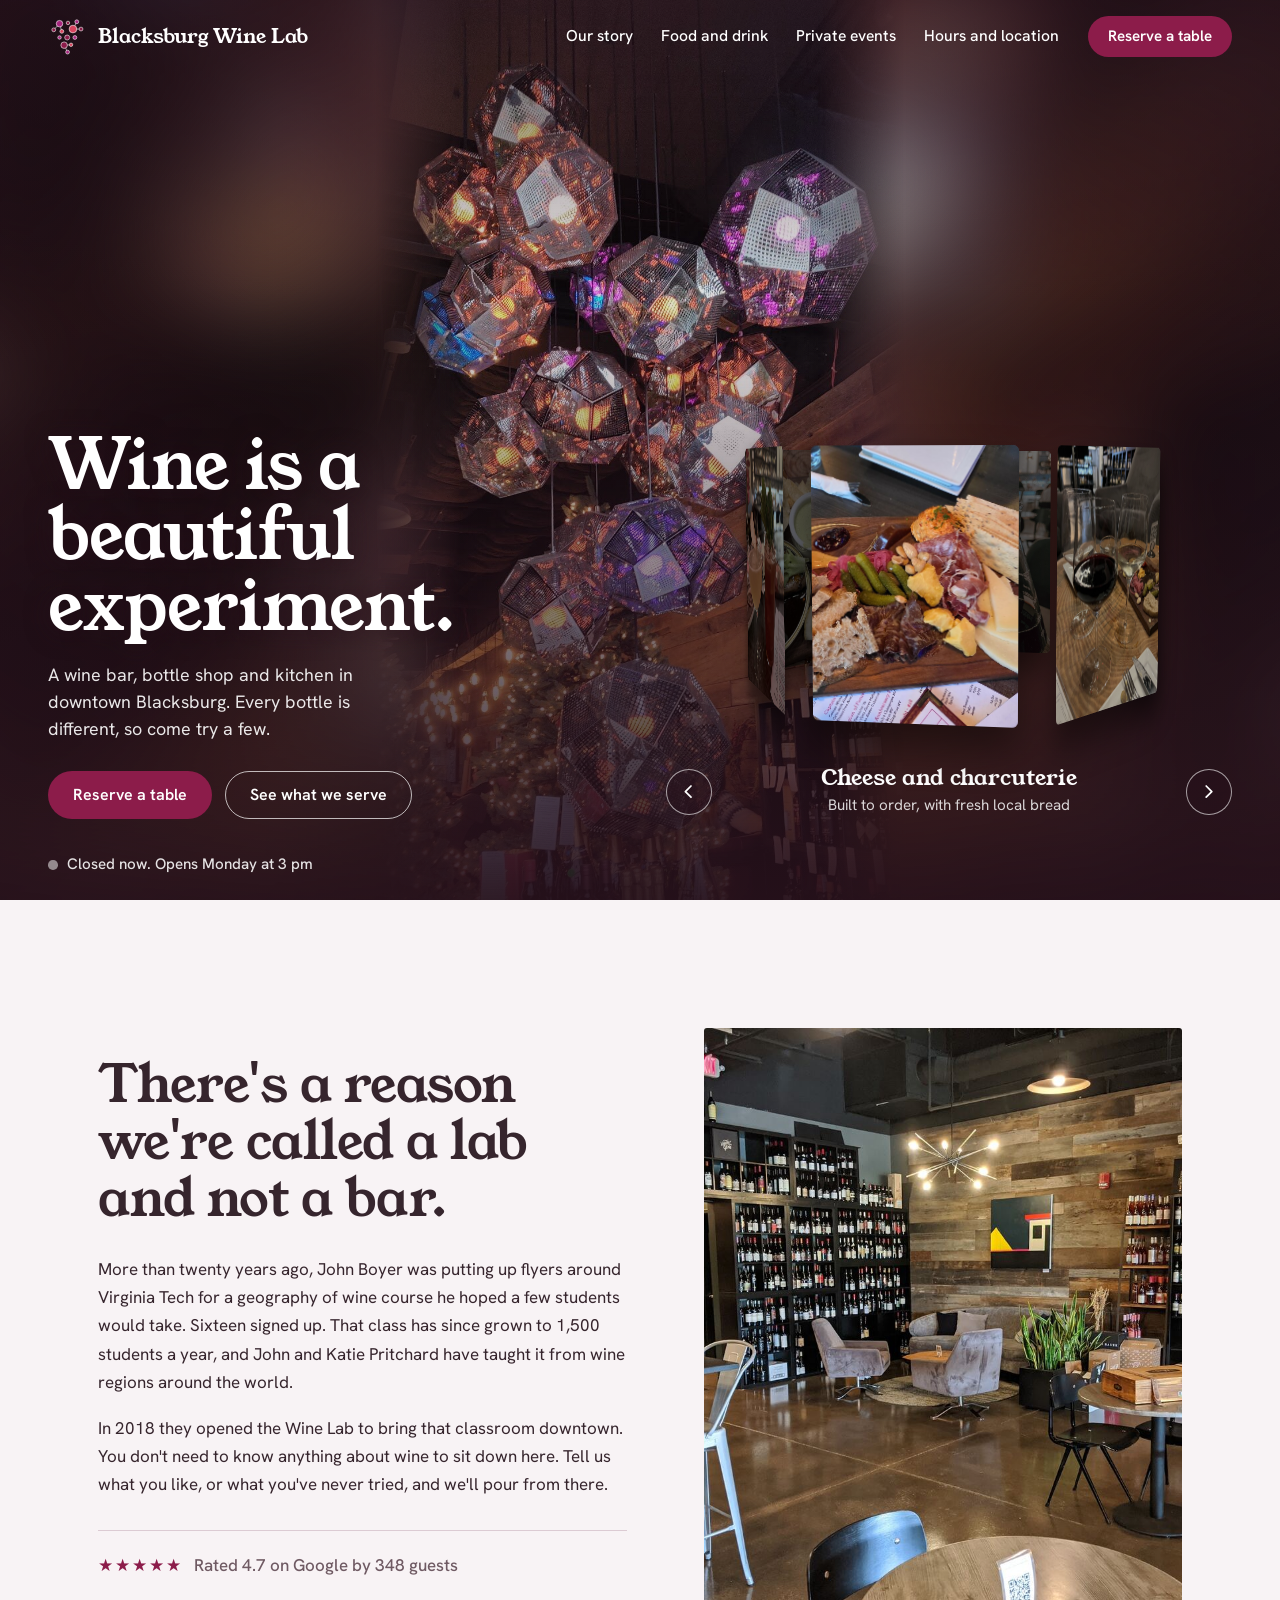
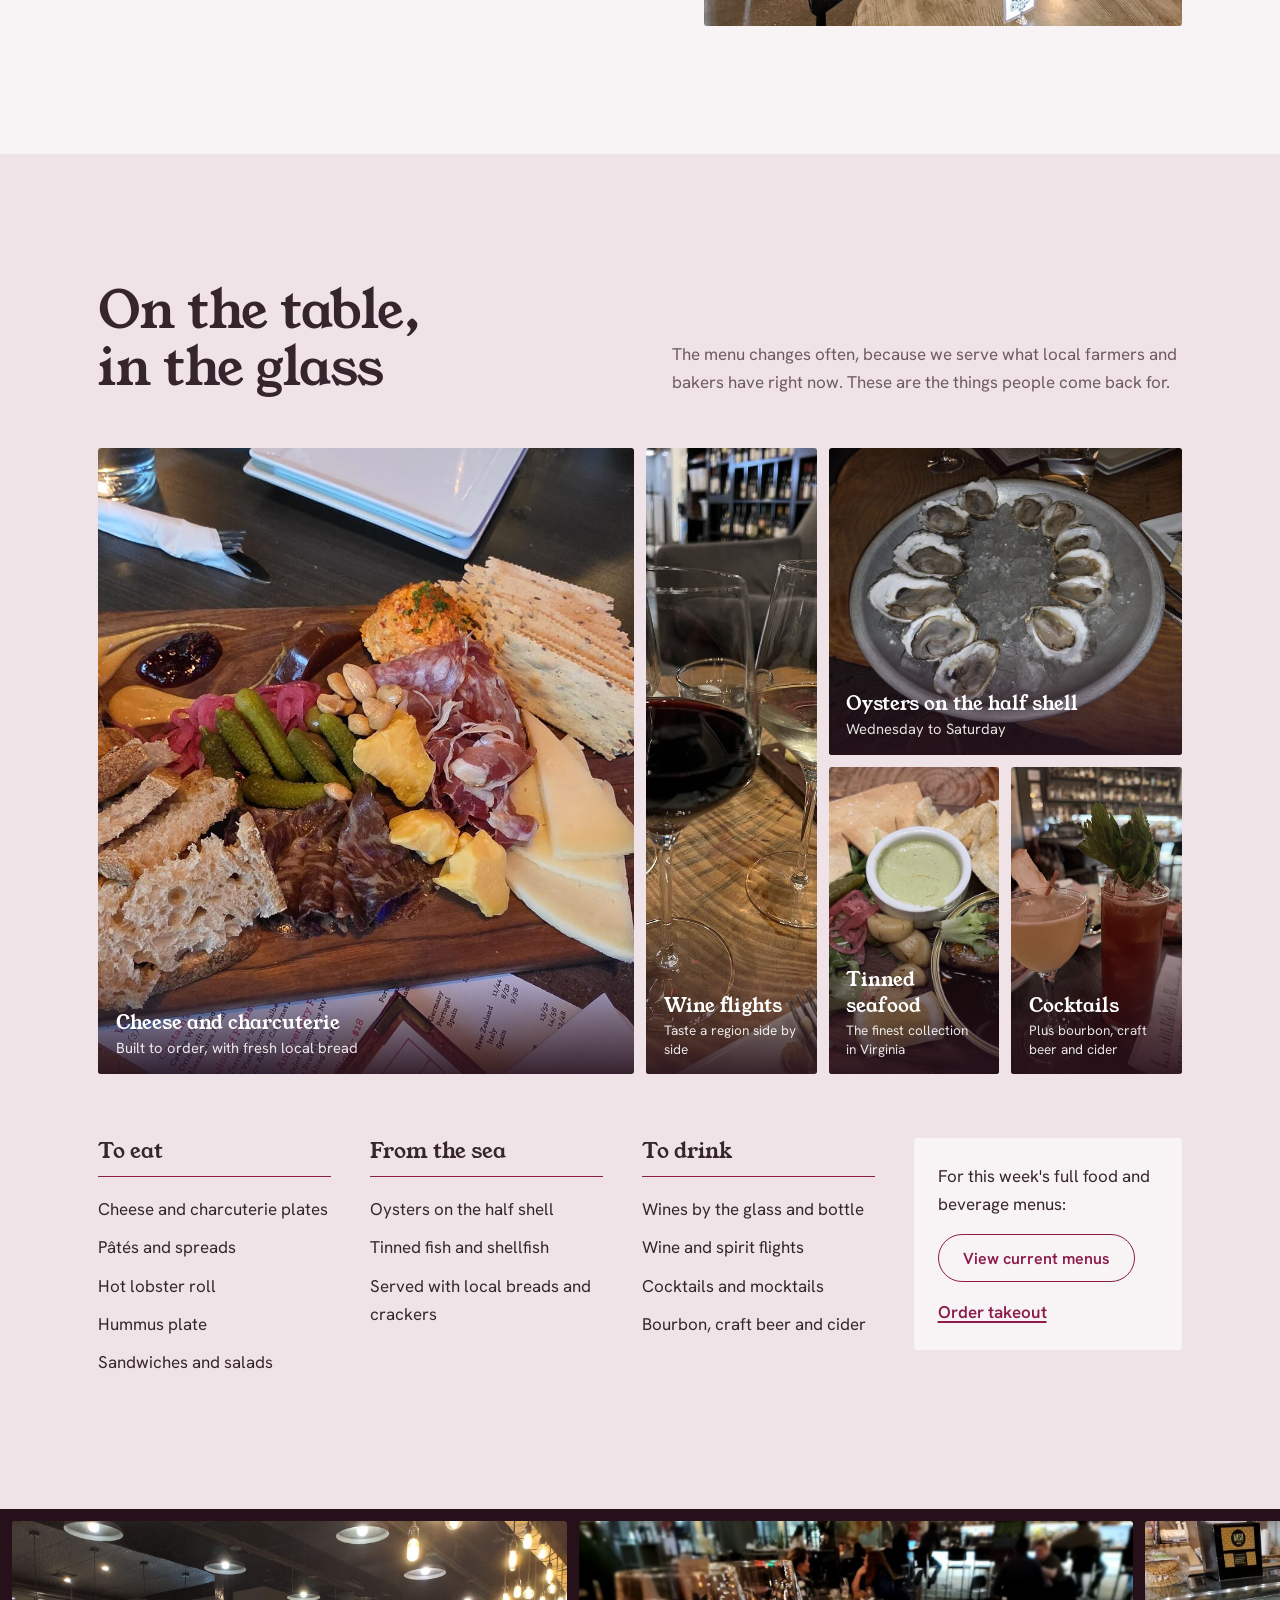
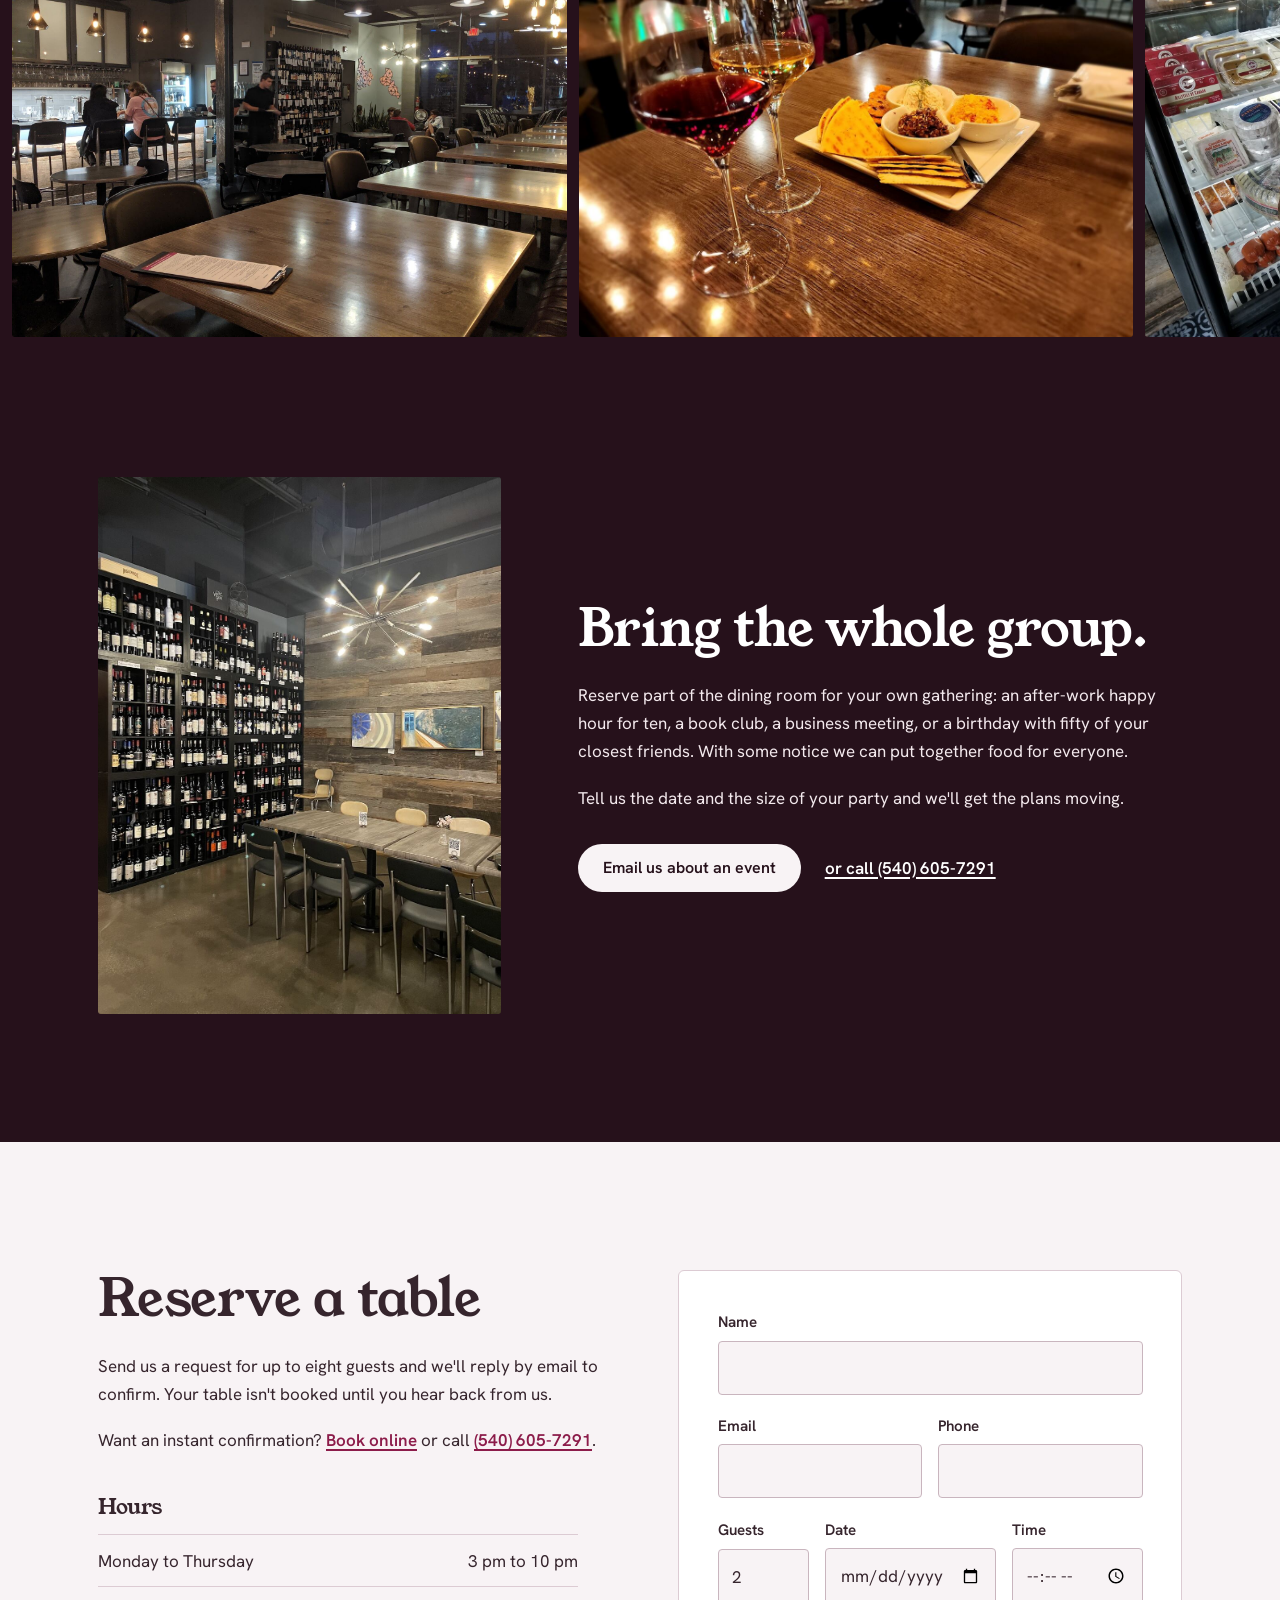
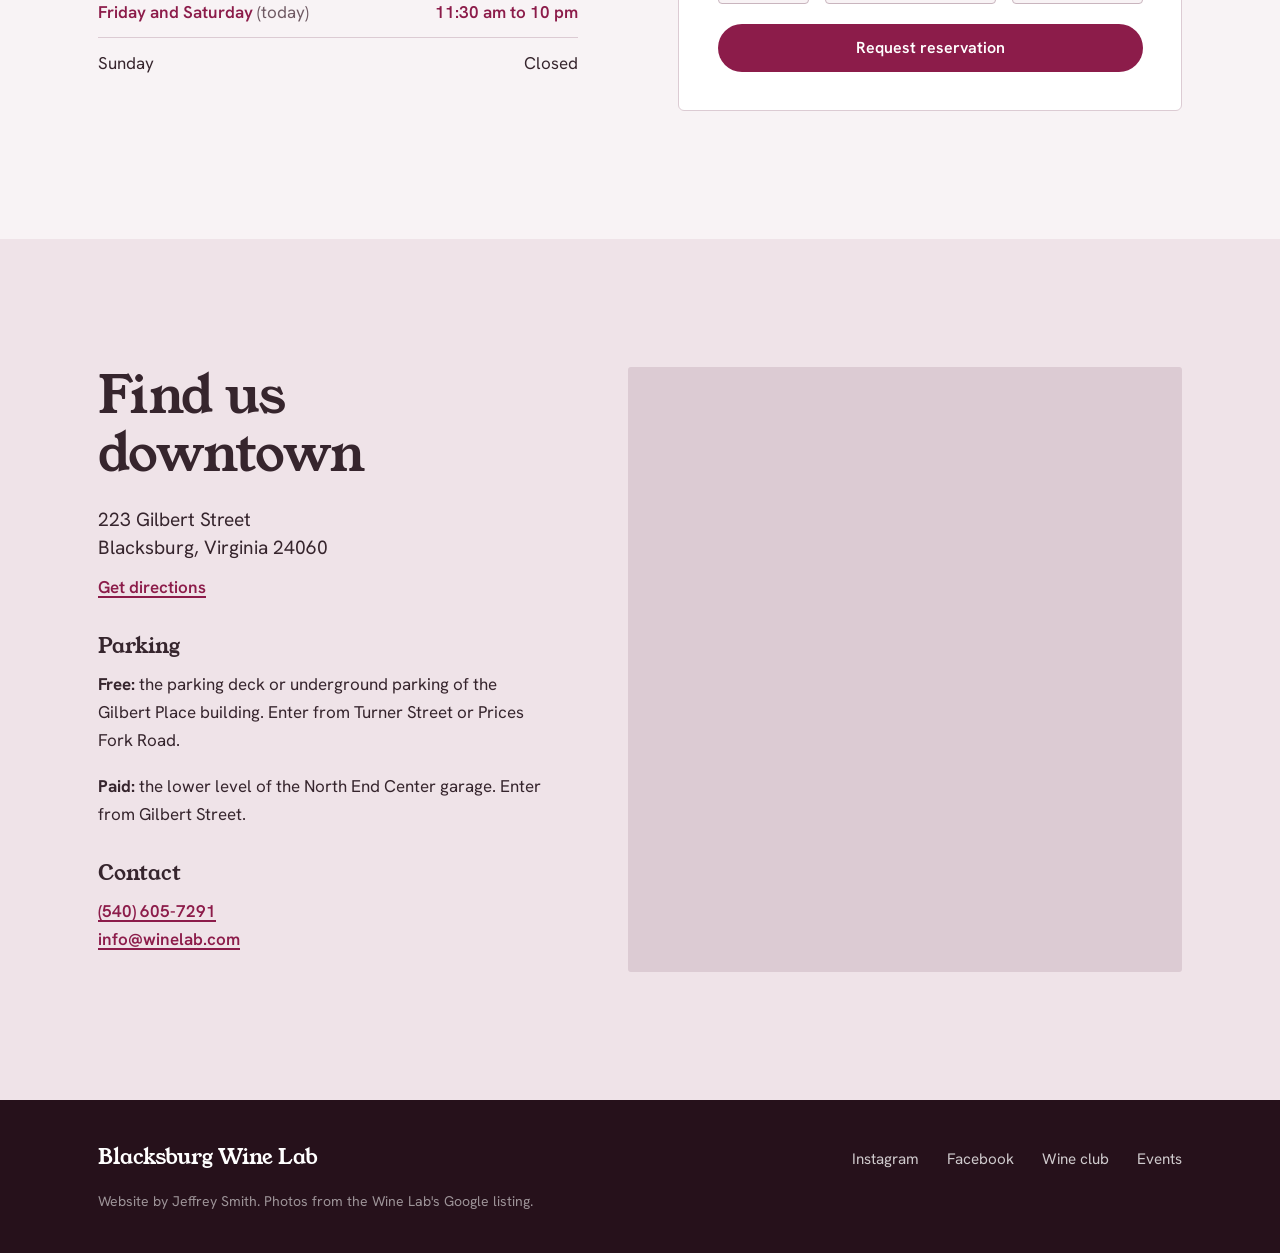
==== commit 7df5920d: "3d showcase on landing" ====
--- a/index.html
+++ b/index.html
@@ -9,15 +9,8 @@
   <link rel="preconnect" href="https://fonts.googleapis.com">
   <link rel="preconnect" href="https://fonts.gstatic.com" crossorigin>
   <link href="https://fonts.googleapis.com/css2?family=Hanken+Grotesk:wght@400;500;600&family=Young+Serif&display=swap" rel="stylesheet">
-  <link rel="preload" as="image" href="images/photos/hero.jpg">
+  <link rel="preload" as="image" href="images/photos/lights.jpg">
   <link rel="stylesheet" href="css/site.css">
-  <script>
-    // Play the opening once per visit; skip it on later page loads.
-    try {
-      if (sessionStorage.getItem('bwl-intro')) document.documentElement.classList.add('no-intro');
-      sessionStorage.setItem('bwl-intro', '1');
-    } catch (e) {}
-  </script>
 </head>
 <body>
 
@@ -88,7 +81,11 @@
   <main id="main">
 
     <section class="hero" id="top">
-      <img class="hero-photo" src="images/photos/hero.jpg" alt="The Wine Lab dining room in the evening, with wood tables under strings of warm bulbs and the wine wall beyond.">
+      <div class="hero-bg" aria-hidden="true">
+        <img class="hero-soft" src="images/photos/lights-soft.jpg" alt="">
+        <img class="hero-photo" src="images/photos/lights.jpg" alt="">
+      </div>
+
       <div class="hero-copy">
         <h1>Wine is a beautiful experiment.</h1>
         <p class="hero-lede">A wine bar, bottle shop and kitchen in downtown Blacksburg. Every bottle is different, so come try a few.</p>
@@ -97,6 +94,29 @@
           <a class="btn btn-ghost" href="#menu">See what we serve</a>
         </div>
       </div>
+
+      <div class="showcase" id="showcase" role="group" aria-roledescription="carousel" aria-label="What we serve">
+        <div class="stage" id="stage">
+          <ul class="ring" id="ring">
+            <li class="card" data-name="Cheese and charcuterie" data-note="Built to order, with fresh local bread"><img src="images/photos/board.jpg" alt="A cheese and charcuterie board with cured meats, cheeses, pickles and crackers." draggable="false"></li>
+            <li class="card" data-name="Wine flights" data-note="Taste a region side by side"><img src="images/photos/glasses.jpg" alt="A glass of red and a glass of white wine on a wooden table." draggable="false"></li>
+            <li class="card" data-name="Oysters on the half shell" data-note="Wednesday to Saturday"><img src="images/photos/oysters.jpg" alt="A dozen oysters on the half shell arranged on ice." draggable="false"></li>
+            <li class="card" data-name="Wine by the glass and bottle" data-note="Pick from the wall, or ask us"><img src="images/photos/carafe.jpg" alt="A carafe and a glass of red wine on a table." draggable="false"></li>
+            <li class="card" data-name="Tinned seafood" data-note="The finest collection in Virginia"><img src="images/photos/tinned.jpg" alt="An open tin of seafood served on a board with cheese, greens and crisps." draggable="false"></li>
+            <li class="card" data-name="Cocktails" data-note="Plus bourbon, craft beer and cider"><img src="images/photos/cocktails.jpg" alt="Two cocktails, one pale pink and one deep red with a mint garnish." draggable="false"></li>
+          </ul>
+        </div>
+        <div class="showcase-bar">
+          <button class="round" id="prevCard" type="button" aria-label="Previous">
+            <svg viewBox="0 0 24 24" aria-hidden="true"><path d="M15 5l-7 7 7 7"/></svg>
+          </button>
+          <p class="showcase-caption" id="caption" aria-live="polite"><strong>Cheese and charcuterie</strong><span>Built to order, with fresh local bread</span></p>
+          <button class="round" id="nextCard" type="button" aria-label="Next">
+            <svg viewBox="0 0 24 24" aria-hidden="true"><path d="M9 5l7 7-7 7"/></svg>
+          </button>
+        </div>
+      </div>
+
       <p class="hero-status" id="status" aria-live="polite">223 Gilbert Street, Blacksburg</p>
     </section>
 
@@ -181,6 +201,7 @@
 
     <section class="strip" aria-label="Photos of the Wine Lab">
       <div class="strip-track" tabindex="0">
+        <img src="images/photos/hero.jpg" alt="The dining room in the evening, with wood tables under strings of warm bulbs." loading="lazy">
         <img src="images/photos/pairing.jpg" alt="Glasses of red and white wine beside a plate of cheese and spreads." loading="lazy">
         <img src="images/photos/cheese-case.jpg" alt="The cheese case, stocked with wheels and wedges." loading="lazy">
         <img src="images/photos/bar.jpg" alt="The bar, with pendant lights and the wine shelves behind the dining room." loading="lazy">
--- a/css/site.css
+++ b/css/site.css
@@ -116,32 +116,80 @@
 /* ---------- Hero ---------- */
 
 .hero {
+  --px: 0; --py: 0;
   position: relative; isolation: isolate;
-  min-height: 100svh;
-  display: grid; align-content: end;
-  padding: 8rem var(--gutter) clamp(4.5rem, 9vh, 6.5rem);
+  height: 100svh; min-height: 36rem;
+  display: grid; grid-template-columns: minmax(0, 1fr) minmax(0, 1fr);
+  align-items: end; gap: clamp(1.5rem, 4vw, 4rem);
+  padding: 6rem var(--gutter) clamp(4rem, 9vh, 5.5rem);
   color: #fff; background: var(--cellar);
   overflow: hidden;
 }
+.hero-bg { position: absolute; inset: 0; z-index: -2; overflow: hidden; }
+.hero-soft { position: absolute; inset: -6%; width: 112%; height: 112%; max-width: none; object-fit: cover; filter: blur(28px) saturate(1.15) brightness(.72); }
+/* The pendant lights hang in the middle of the screen, where the opening closes. */
 .hero-photo {
-  position: absolute; inset: 0; z-index: -2;
-  width: 100%; height: 100%; object-fit: cover; object-position: 60% 40%;
+  position: absolute; top: -4%; left: 50%;
+  height: 128%; width: auto; max-width: none;
+  translate: calc(-50% + var(--px) * -14px) calc(var(--py) * -10px);
+  -webkit-mask-image: linear-gradient(to right, transparent, #000 16%, #000 84%, transparent);
+  mask-image: linear-gradient(to right, transparent, #000 16%, #000 84%, transparent);
 }
 .hero::after {
   content: ""; position: absolute; inset: 0; z-index: -1;
   background:
-    linear-gradient(to top, rgba(38, 17, 27, .94) 0%, rgba(38, 17, 27, .55) 42%, rgba(38, 17, 27, .2) 70%, rgba(38, 17, 27, .55) 100%);
-}
-.hero-copy { max-width: 60rem; }
-.hero-lede { font-size: clamp(1.1rem, 1.6vw, 1.35rem); line-height: 1.5; max-width: 34ch; margin: 1.5rem 0 2rem; color: rgba(255, 255, 255, .9); }
+    linear-gradient(to top, rgba(38, 17, 27, .95) 0%, rgba(38, 17, 27, .5) 38%, rgba(38, 17, 27, .12) 68%, rgba(38, 17, 27, .6) 100%),
+    linear-gradient(to right, rgba(38, 17, 27, .55), rgba(38, 17, 27, 0) 38%, rgba(38, 17, 27, 0) 62%, rgba(38, 17, 27, .45));
+}
+.hero-copy { max-width: 34rem; }
+.hero h1 { font-size: clamp(2.6rem, 5.4vw, 4.75rem); text-shadow: 0 2px 24px rgba(38, 17, 27, .7); }
+.hero-lede { font-size: clamp(1.05rem, 1.4vw, 1.25rem); line-height: 1.5; max-width: 34ch; margin: 1.25rem 0 1.75rem; color: rgba(255, 255, 255, .9); }
 .hero-actions { display: flex; flex-wrap: wrap; gap: .8rem; }
 .hero-status {
-  position: absolute; right: var(--gutter); bottom: clamp(1.25rem, 3vh, 2rem);
+  position: absolute; left: var(--gutter); bottom: clamp(1rem, 2.5vh, 1.6rem);
   margin: 0; font-size: .95rem; font-weight: 500; color: rgba(255, 255, 255, .88);
   display: flex; align-items: center; gap: .6rem;
 }
 .hero-status::before { content: ""; width: .6rem; height: .6rem; border-radius: 50%; background: rgba(255, 255, 255, .5); }
 .hero-status.is-open::before { background: var(--bulb); box-shadow: 0 0 0 4px rgba(242, 189, 107, .25); }
+
+/* A ring of plates and glasses to turn by drag, arrow keys or the buttons. */
+.showcase { --cw: clamp(10rem, 16.5vw, 15rem); justify-self: end; width: min(100%, 36rem); display: grid; gap: 1.25rem; }
+.stage {
+  height: calc(var(--cw) * 1.5 + 2rem);
+  perspective: 1100px; perspective-origin: 50% 42%;
+  cursor: grab; touch-action: pan-y; user-select: none; -webkit-user-select: none;
+}
+.stage.is-dragging { cursor: grabbing; }
+.ring {
+  --r: calc(var(--cw) * .95 + 1.5rem);
+  position: relative; width: 100%; height: 100%;
+  margin: 0; padding: 0; list-style: none;
+  transform-style: preserve-3d;
+  transform: translateZ(calc(var(--r) * -1)) rotateX(calc(var(--py) * -5deg - 4deg)) rotateY(var(--turn, 0deg));
+}
+.card {
+  position: absolute; left: 50%; top: 50%;
+  width: var(--cw); aspect-ratio: 3 / 4;
+  margin: calc(var(--cw) * -2 / 3) 0 0 calc(var(--cw) / -2);
+  transform: rotateY(calc(var(--i) * 60deg)) translateZ(var(--r));
+  border-radius: 6px; overflow: hidden;
+  background: var(--cellar);
+  box-shadow: 0 1.5rem 2.5rem rgba(0, 0, 0, .45);
+  outline: 1px solid rgba(255, 255, 255, .22); outline-offset: -1px;
+}
+.card img { width: 100%; height: 100%; object-fit: cover; filter: brightness(var(--lit, 1)); pointer-events: none; }
+.showcase-bar { display: grid; grid-template-columns: auto minmax(0, 1fr) auto; align-items: center; gap: 1rem; }
+.showcase-caption { margin: 0; max-width: none; text-align: center; display: grid; gap: .15rem; min-height: 3.4rem; align-content: center; }
+.showcase-caption strong { font: 400 1.35rem/1.2 var(--display); }
+.showcase-caption span { font-size: .95rem; color: rgba(255, 255, 255, .82); }
+.round {
+  width: 2.9rem; height: 2.9rem; border-radius: 50%; display: grid; place-items: center;
+  background: rgba(38, 17, 27, .45); border: 1.5px solid rgba(255, 255, 255, .6); color: #fff; cursor: pointer;
+  transition: background-color .2s, color .2s;
+}
+.round:hover { background: #fff; color: var(--cellar); }
+.round svg { width: 1.2rem; height: 1.2rem; fill: none; stroke: currentColor; stroke-width: 2.2; stroke-linecap: round; stroke-linejoin: round; }
 
 /* ---------- Story ---------- */
 
@@ -308,7 +356,8 @@
 @keyframes intro-lift { to { transform: scale(.82); opacity: 0; } }
 
 /* The page settles into place as the opening clears. */
-.hero-photo { animation: photo-settle 2.6s var(--ease) 2.3s both; }
+.hero-bg { animation: photo-settle 2.6s var(--ease) 2.3s both; }
+.showcase { animation: rise 1.1s var(--ease) 3.05s both; }
 .hero-copy > *, .hero-status, .site-header { animation: rise .9s var(--ease) both; }
 .site-header { animation-name: fade; animation-delay: 2.7s; }
 .hero-copy h1 { animation-delay: 2.65s; }
@@ -322,15 +371,12 @@
 
 .intro.is-skipped { animation-delay: 0s; animation-duration: .45s; }
 .intro.is-skipped .intro-inner { animation-delay: 0s; animation-duration: .45s; }
-.intro-skipped .hero-photo, .intro-skipped .hero-copy > *, .intro-skipped .hero-status, .intro-skipped .site-header { animation-delay: 0s; }
-
-.no-intro .intro { display: none; }
-.no-intro .hero-photo, .no-intro .hero-copy > *, .no-intro .hero-status, .no-intro .site-header { animation: none; }
+.intro-skipped .hero-bg, .intro-skipped .hero-copy > *, .intro-skipped .showcase, .intro-skipped .hero-status, .intro-skipped .site-header { animation-delay: 0s; }
 
 @media (prefers-reduced-motion: reduce) {
   html { scroll-behavior: auto; }
   .intro { display: none; }
-  .hero-photo, .hero-copy > *, .hero-status, .site-header { animation: none; }
+  .hero-bg, .hero-copy > *, .showcase, .hero-status, .site-header { animation: none; }
   .tile img { transition: none; }
 }
 
@@ -355,6 +401,17 @@
   .site-header.nav-open { background: var(--cellar); }
 
   .story, .events-grid, .reserve, .visit-grid, .section-head { grid-template-columns: minmax(0, 1fr); }
+
+  .hero { grid-template-columns: minmax(0, 1fr); align-content: end; gap: 1rem; padding-top: 5rem; }
+  .hero-photo { top: 0; height: 100%; width: 100%; object-fit: cover; object-position: 50% 20%; -webkit-mask-image: none; mask-image: none; }
+  .hero-copy { display: contents; }
+  .hero h1 { order: 1; }
+  .hero-lede { display: none; }
+  .showcase { order: 2; justify-self: center; --cw: clamp(6.5rem, min(27vw, 17svh), 10rem); gap: .5rem; }
+  .hero-actions { order: 3; }
+  .showcase-caption { min-height: 2.9rem; }
+  .showcase-caption strong { font-size: 1.1rem; }
+  .showcase-caption span { font-size: .85rem; }
   .story-photo img { aspect-ratio: 4 / 3; }
   .events-photo img { aspect-ratio: 16 / 10; }
 
@@ -367,9 +424,9 @@
 
 @media (max-width: 560px) {
   .brand-name { font-size: 1.05rem; }
-  .hero { padding-bottom: 5.5rem; }
-  .hero-status { left: var(--gutter); right: auto; }
+  .hero h1 { font-size: clamp(2rem, 9vw, 2.6rem); }
+  .hero-actions .btn { padding-block: .7rem; }
   .menu-lists { grid-template-columns: minmax(0, 1fr); }
   .field-row, .field-row-3 { grid-template-columns: minmax(0, 1fr); }
-  .hero-actions .btn { flex: 1 1 100%; }
-}
+  .hero-actions .btn { flex: 1 1 0; white-space: nowrap; padding-inline: .5rem; }
+}
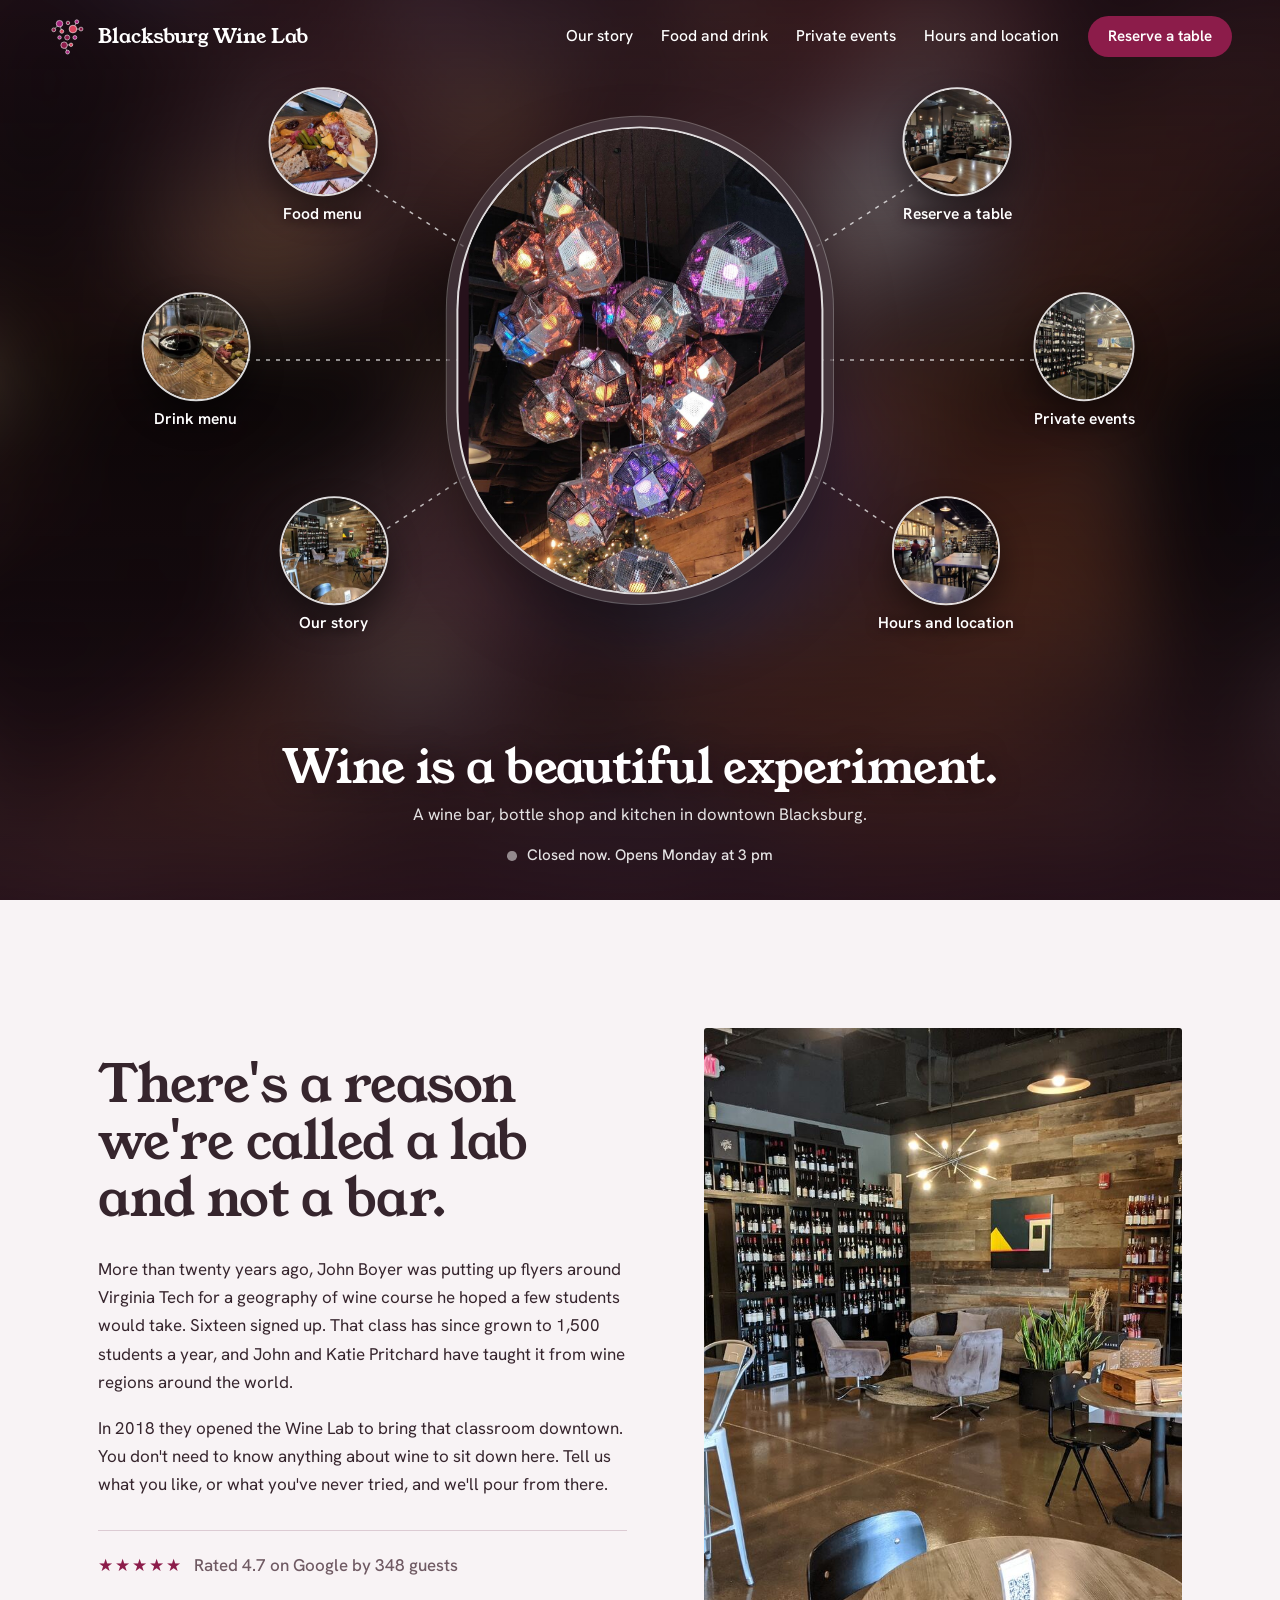
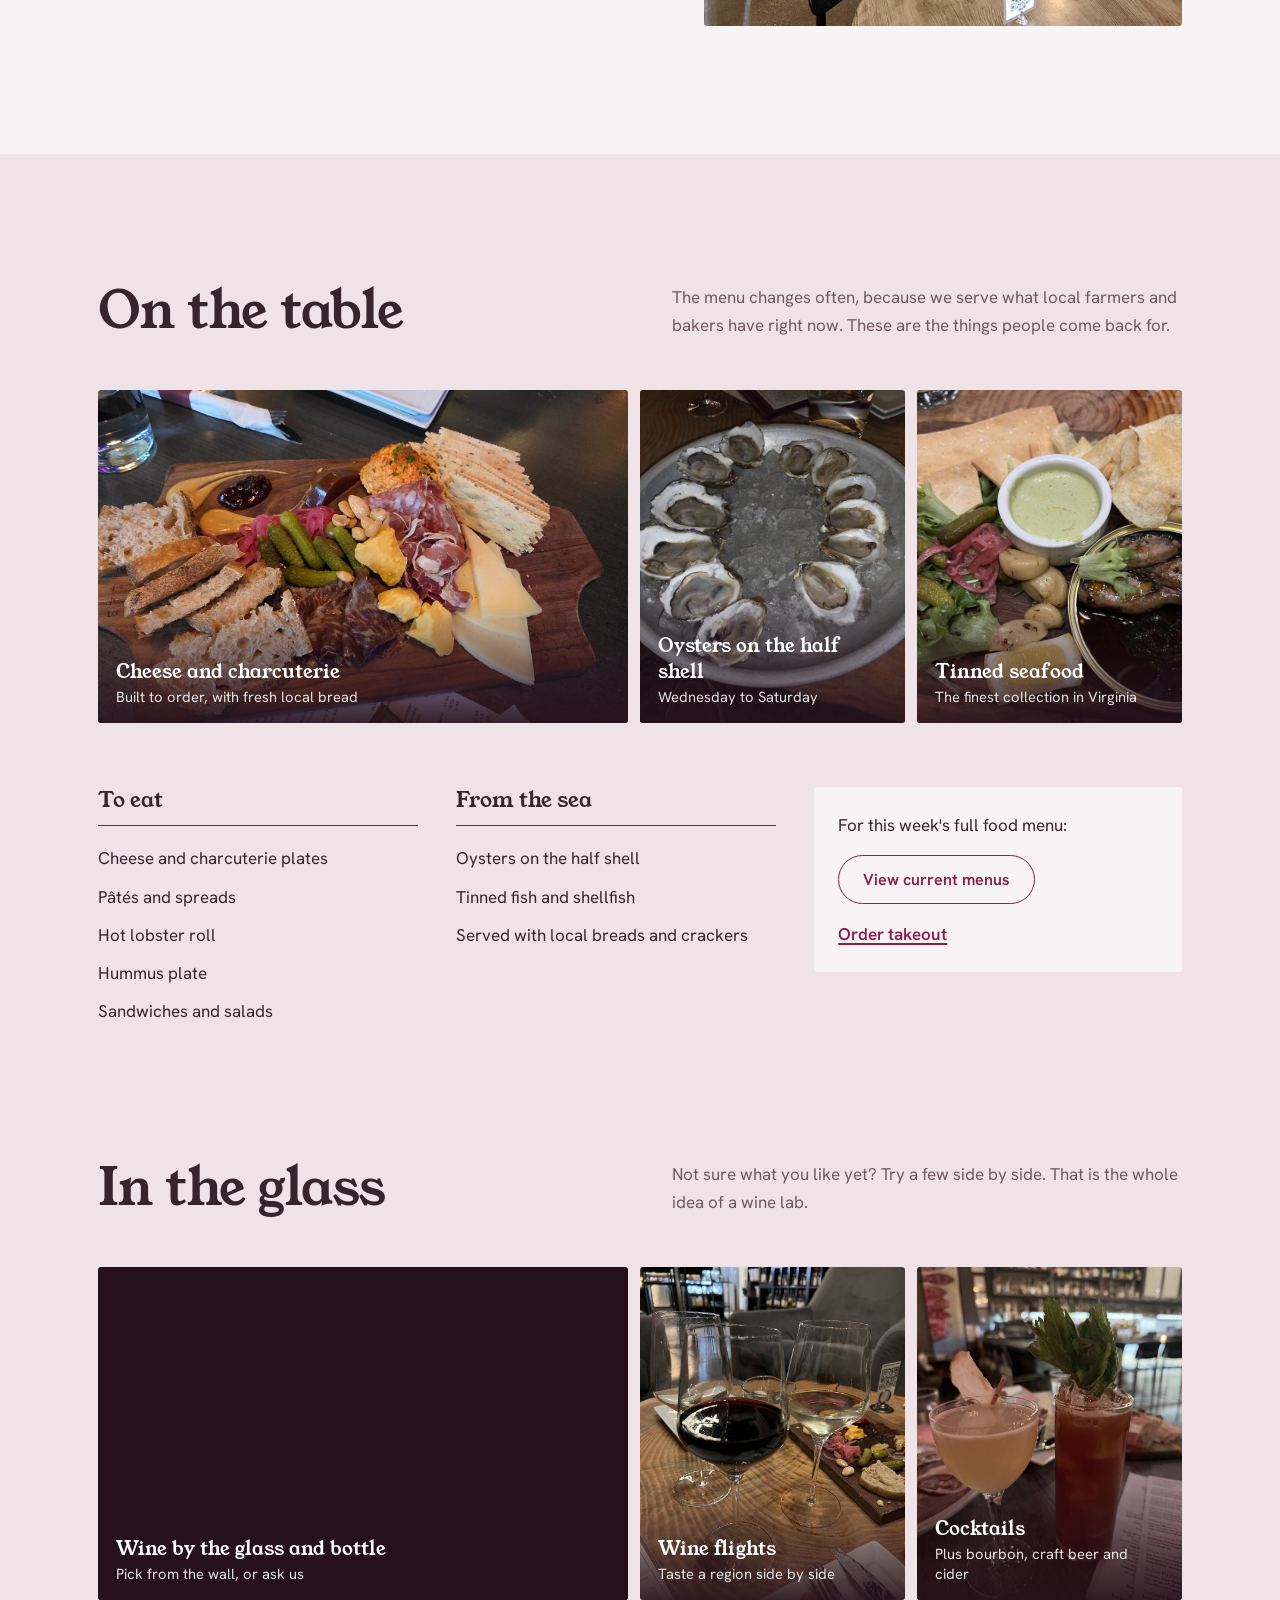
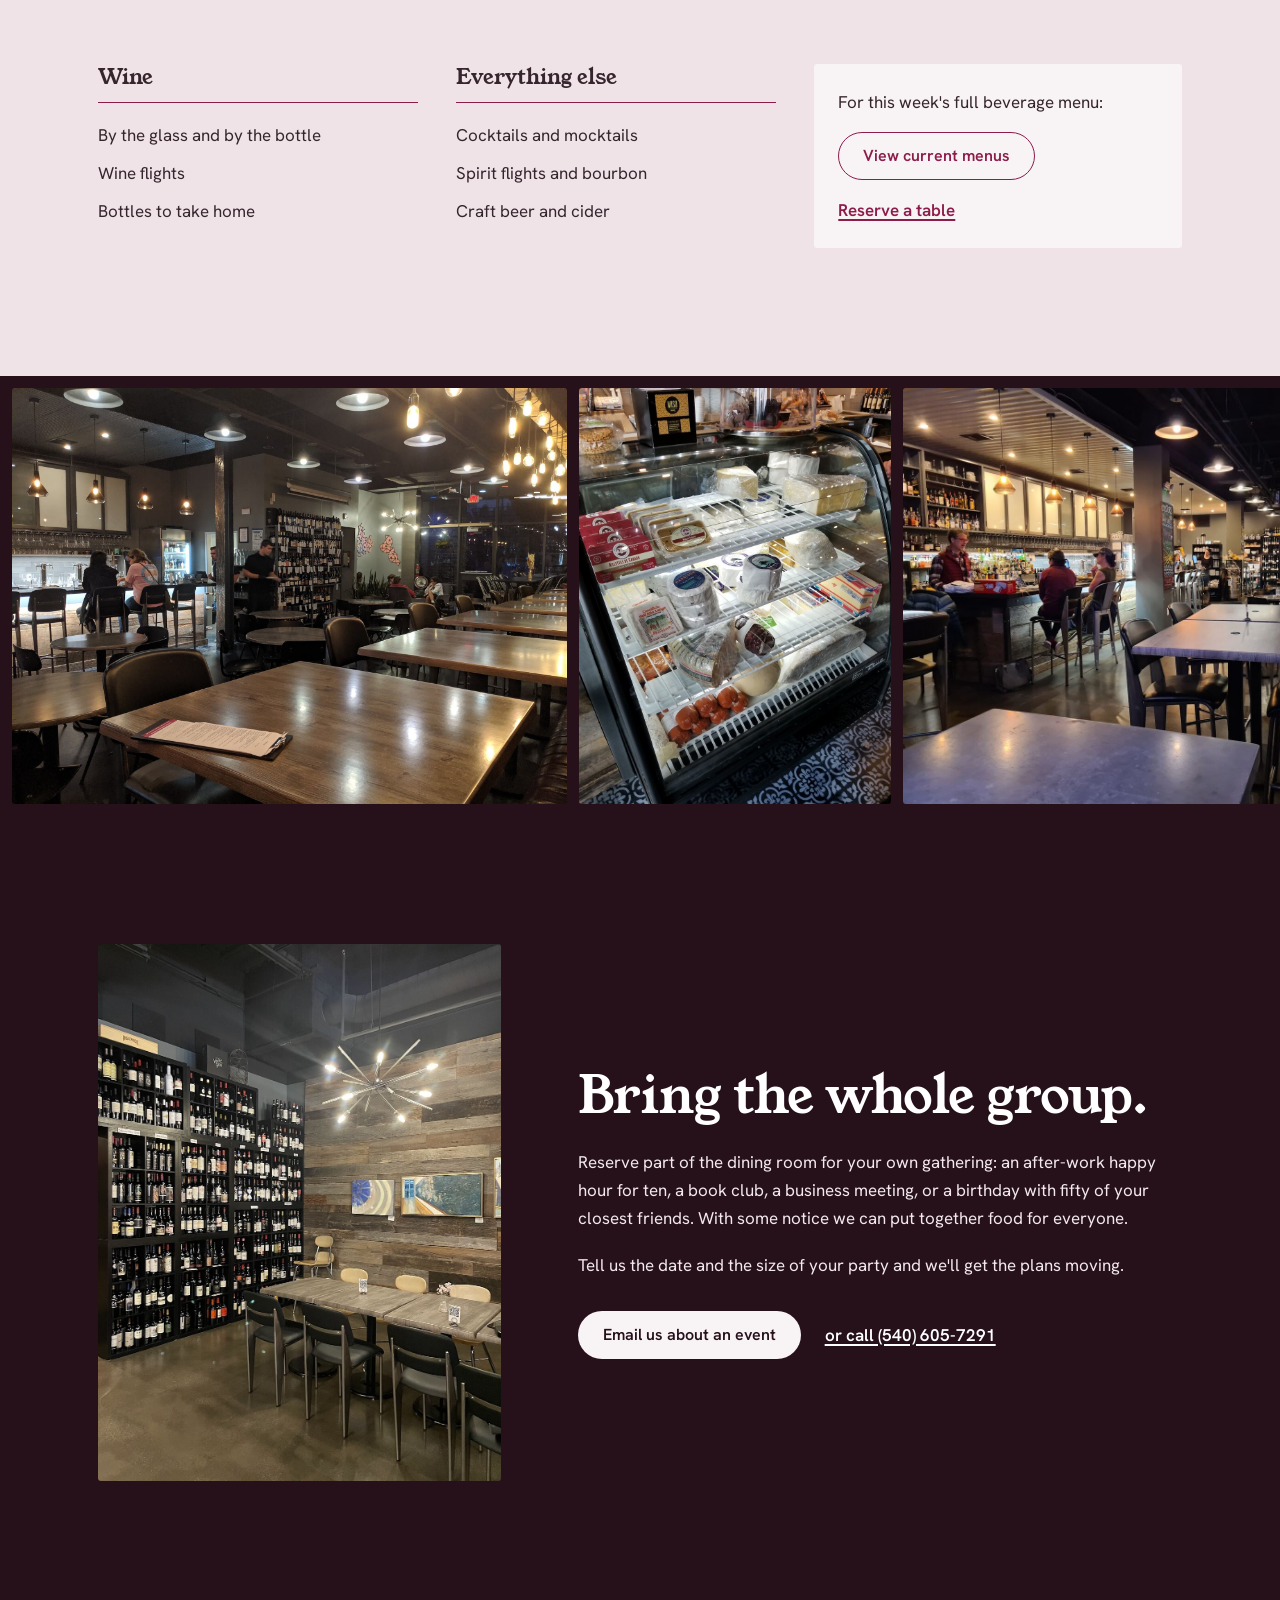
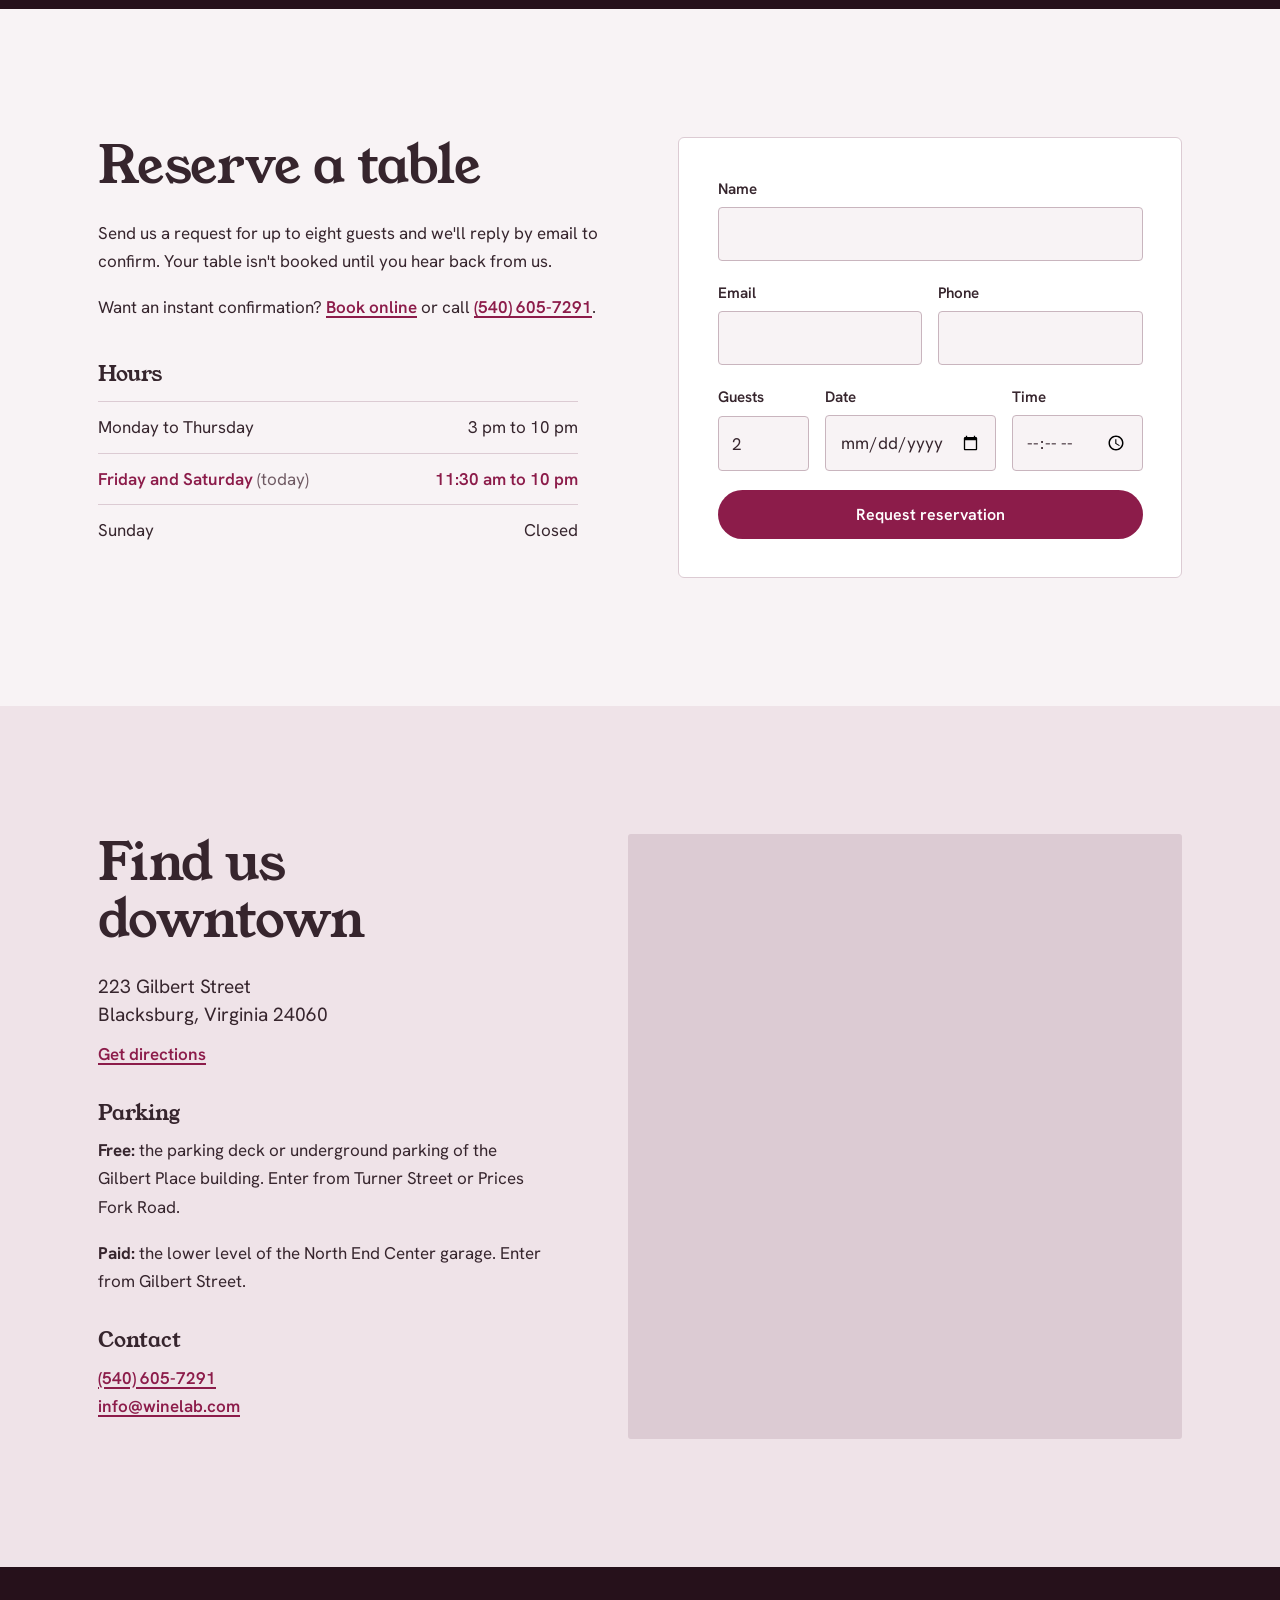
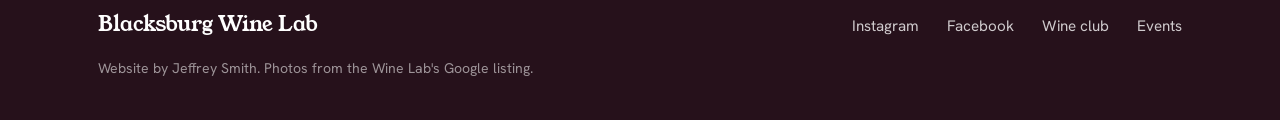
==== commit efe2d7b6: "landing web of orbs with panels" ====
--- a/index.html
+++ b/index.html
@@ -71,7 +71,7 @@
     <button class="nav-toggle" id="navToggle" aria-expanded="false" aria-controls="nav">Menu</button>
     <nav class="nav" id="nav" aria-label="Main">
       <a href="#story">Our story</a>
-      <a href="#menu">Food and drink</a>
+      <a href="#food">Food and drink</a>
       <a href="#events">Private events</a>
       <a href="#visit">Hours and location</a>
       <a class="btn btn-solid" href="#reserve">Reserve a table</a>
@@ -81,43 +81,36 @@
   <main id="main">
 
     <section class="hero" id="top">
-      <div class="hero-bg" aria-hidden="true">
-        <img class="hero-soft" src="images/photos/lights-soft.jpg" alt="">
-        <img class="hero-photo" src="images/photos/lights.jpg" alt="">
+      <img class="hero-soft" src="images/photos/lights-soft.jpg" alt="" aria-hidden="true">
+
+      <!-- The pendant lights sit in the middle; each option hangs off them like a grape on the logo. -->
+      <div class="web" id="web">
+        <svg class="web-lines" viewBox="0 0 100 100" preserveAspectRatio="none" aria-hidden="true">
+          <line x1="50" y1="50" x2="20" y2="15" style="--i:0"/>
+          <line x1="50" y1="50" x2="80" y2="15" style="--i:1"/>
+          <line x1="50" y1="50" x2="8" y2="50" style="--i:2"/>
+          <line x1="50" y1="50" x2="92" y2="50" style="--i:3"/>
+          <line x1="50" y1="50" x2="21" y2="85" style="--i:4"/>
+          <line x1="50" y1="50" x2="79" y2="85" style="--i:5"/>
+        </svg>
+        <div class="frame">
+          <img class="hero-photo" src="images/photos/lights.jpg" alt="A cluster of faceted pendant lights hanging in the Wine Lab, shaped like a bunch of grapes.">
+        </div>
+        <ul class="orbs" aria-label="Explore the Wine Lab">
+          <li style="--x:20%;--y:15%;--i:0"><a class="orb" href="#food" data-open="food"><img src="images/photos/orbs/food.jpg" alt="" width="140" height="140"><span>Food menu</span></a></li>
+          <li style="--x:80%;--y:15%;--i:1"><a class="orb" href="#reserve" data-open="reserve"><img src="images/photos/orbs/reserve.jpg" alt="" width="140" height="140"><span>Reserve a table</span></a></li>
+          <li style="--x:8%;--y:50%;--i:2"><a class="orb" href="#drinks" data-open="drinks"><img src="images/photos/orbs/drinks.jpg" alt="" width="140" height="140"><span>Drink menu</span></a></li>
+          <li style="--x:92%;--y:50%;--i:3"><a class="orb" href="#events" data-open="events"><img src="images/photos/orbs/events.jpg" alt="" width="140" height="140"><span>Private events</span></a></li>
+          <li style="--x:21%;--y:85%;--i:4"><a class="orb" href="#story" data-open="story"><img src="images/photos/orbs/story.jpg" alt="" width="140" height="140"><span>Our story</span></a></li>
+          <li style="--x:79%;--y:85%;--i:5"><a class="orb" href="#visit" data-open="visit"><img src="images/photos/orbs/visit.jpg" alt="" width="140" height="140"><span>Hours and location</span></a></li>
+        </ul>
       </div>
 
       <div class="hero-copy">
         <h1>Wine is a beautiful experiment.</h1>
-        <p class="hero-lede">A wine bar, bottle shop and kitchen in downtown Blacksburg. Every bottle is different, so come try a few.</p>
-        <div class="hero-actions">
-          <a class="btn btn-solid" href="#reserve">Reserve a table</a>
-          <a class="btn btn-ghost" href="#menu">See what we serve</a>
-        </div>
-      </div>
-
-      <div class="showcase" id="showcase" role="group" aria-roledescription="carousel" aria-label="What we serve">
-        <div class="stage" id="stage">
-          <ul class="ring" id="ring">
-            <li class="card" data-name="Cheese and charcuterie" data-note="Built to order, with fresh local bread"><img src="images/photos/board.jpg" alt="A cheese and charcuterie board with cured meats, cheeses, pickles and crackers." draggable="false"></li>
-            <li class="card" data-name="Wine flights" data-note="Taste a region side by side"><img src="images/photos/glasses.jpg" alt="A glass of red and a glass of white wine on a wooden table." draggable="false"></li>
-            <li class="card" data-name="Oysters on the half shell" data-note="Wednesday to Saturday"><img src="images/photos/oysters.jpg" alt="A dozen oysters on the half shell arranged on ice." draggable="false"></li>
-            <li class="card" data-name="Wine by the glass and bottle" data-note="Pick from the wall, or ask us"><img src="images/photos/carafe.jpg" alt="A carafe and a glass of red wine on a table." draggable="false"></li>
-            <li class="card" data-name="Tinned seafood" data-note="The finest collection in Virginia"><img src="images/photos/tinned.jpg" alt="An open tin of seafood served on a board with cheese, greens and crisps." draggable="false"></li>
-            <li class="card" data-name="Cocktails" data-note="Plus bourbon, craft beer and cider"><img src="images/photos/cocktails.jpg" alt="Two cocktails, one pale pink and one deep red with a mint garnish." draggable="false"></li>
-          </ul>
-        </div>
-        <div class="showcase-bar">
-          <button class="round" id="prevCard" type="button" aria-label="Previous">
-            <svg viewBox="0 0 24 24" aria-hidden="true"><path d="M15 5l-7 7 7 7"/></svg>
-          </button>
-          <p class="showcase-caption" id="caption" aria-live="polite"><strong>Cheese and charcuterie</strong><span>Built to order, with fresh local bread</span></p>
-          <button class="round" id="nextCard" type="button" aria-label="Next">
-            <svg viewBox="0 0 24 24" aria-hidden="true"><path d="M9 5l7 7-7 7"/></svg>
-          </button>
-        </div>
-      </div>
-
-      <p class="hero-status" id="status" aria-live="polite">223 Gilbert Street, Blacksburg</p>
+        <p class="hero-lede">A wine bar, bottle shop and kitchen in downtown Blacksburg.</p>
+        <p class="hero-status" id="status" aria-live="polite">223 Gilbert Street, Blacksburg</p>
+      </div>
     </section>
 
     <section class="story wrap" id="story">
@@ -132,36 +125,26 @@
       </figure>
     </section>
 
-    <section class="menu" id="menu">
+    <section class="menu" id="food">
       <div class="wrap">
         <div class="section-head">
-          <h2>On the table, in the glass</h2>
+          <h2>On the table</h2>
           <p>The menu changes often, because we serve what local farmers and bakers have right now. These are the things people come back for.</p>
         </div>
-
         <div class="mosaic">
-          <figure class="tile tile-board">
+          <figure class="tile">
             <img src="images/photos/board.jpg" alt="A cheese and charcuterie board with cured meats, cheeses, pickles and crackers." loading="lazy">
             <figcaption><strong>Cheese and charcuterie</strong> Built to order, with fresh local bread</figcaption>
           </figure>
-          <figure class="tile tile-glasses">
-            <img src="images/photos/glasses.jpg" alt="A glass of red and a glass of white wine on a wooden table." loading="lazy">
-            <figcaption><strong>Wine flights</strong> Taste a region side by side</figcaption>
-          </figure>
-          <figure class="tile tile-oysters">
+          <figure class="tile">
             <img src="images/photos/oysters.jpg" alt="A dozen oysters on the half shell arranged on ice." loading="lazy">
             <figcaption><strong>Oysters on the half shell</strong> Wednesday to Saturday</figcaption>
           </figure>
-          <figure class="tile tile-tinned">
+          <figure class="tile">
             <img src="images/photos/tinned.jpg" alt="An open tin of seafood served on a board with cheese, greens and crisps." loading="lazy">
             <figcaption><strong>Tinned seafood</strong> The finest collection in Virginia</figcaption>
           </figure>
-          <figure class="tile tile-cocktails">
-            <img src="images/photos/cocktails.jpg" alt="Two cocktails, one pale pink and one deep red with a mint garnish." loading="lazy">
-            <figcaption><strong>Cocktails</strong> Plus bourbon, craft beer and cider</figcaption>
-          </figure>
-        </div>
-
+        </div>
         <div class="menu-lists">
           <div>
             <h3>To eat</h3>
@@ -181,19 +164,55 @@
               <li>Served with local breads and crackers</li>
             </ul>
           </div>
-          <div>
-            <h3>To drink</h3>
-            <ul>
-              <li>Wines by the glass and bottle</li>
-              <li>Wine and spirit flights</li>
-              <li>Cocktails and mocktails</li>
-              <li>Bourbon, craft beer and cider</li>
-            </ul>
-          </div>
           <div class="menu-link">
-            <p>For this week's full food and beverage menus:</p>
+            <p>For this week's full food menu:</p>
             <a class="btn btn-line" href="https://www.winelab.com/menus" target="_blank" rel="noopener">View current menus</a>
             <a class="text-link" href="https://order.spoton.com/so-blacksburg-wine-lab-9768/blacksburg-va/6244ccd99adef31f5eaafb27" target="_blank" rel="noopener">Order takeout</a>
+          </div>
+        </div>
+      </div>
+    </section>
+
+    <section class="menu" id="drinks">
+      <div class="wrap">
+        <div class="section-head">
+          <h2>In the glass</h2>
+          <p>Not sure what you like yet? Try a few side by side. That is the whole idea of a wine lab.</p>
+        </div>
+        <div class="mosaic">
+          <figure class="tile">
+                <figcaption><strong>Wine by the glass and bottle</strong> Pick from the wall, or ask us</figcaption>
+          </figure>
+          <figure class="tile">
+            <img src="images/photos/glasses.jpg" alt="A glass of red and a glass of white wine on a wooden table." loading="lazy">
+            <figcaption><strong>Wine flights</strong> Taste a region side by side</figcaption>
+          </figure>
+          <figure class="tile">
+            <img src="images/photos/cocktails.jpg" alt="Two cocktails, one pale pink and one deep red with a mint garnish." loading="lazy">
+            <figcaption><strong>Cocktails</strong> Plus bourbon, craft beer and cider</figcaption>
+          </figure>
+        </div>
+        <div class="menu-lists">
+          <div>
+            <h3>Wine</h3>
+            <ul>
+              <li>By the glass and by the bottle</li>
+              <li>Wine flights</li>
+              <li>Bottles to take home</li>
+            </ul>
+          </div>
+          <div>
+            <h3>Everything else</h3>
+            <ul>
+              <li>Cocktails and mocktails</li>
+              <li>Spirit flights and bourbon</li>
+              <li>Craft beer and cider</li>
+            </ul>
+          </div>
+          <div class="menu-link">
+            <p>For this week's full beverage menu:</p>
+            <a class="btn btn-line" href="https://www.winelab.com/menus" target="_blank" rel="noopener">View current menus</a>
+            <a class="text-link" href="#reserve" data-open="reserve">Reserve a table</a>
           </div>
         </div>
       </div>
@@ -202,7 +221,6 @@
     <section class="strip" aria-label="Photos of the Wine Lab">
       <div class="strip-track" tabindex="0">
         <img src="images/photos/hero.jpg" alt="The dining room in the evening, with wood tables under strings of warm bulbs." loading="lazy">
-        <img src="images/photos/pairing.jpg" alt="Glasses of red and white wine beside a plate of cheese and spreads." loading="lazy">
         <img src="images/photos/cheese-case.jpg" alt="The cheese case, stocked with wheels and wedges." loading="lazy">
         <img src="images/photos/bar.jpg" alt="The bar, with pendant lights and the wine shelves behind the dining room." loading="lazy">
         <img src="images/photos/carafe.jpg" alt="A carafe and a glass of red wine on a table." loading="lazy">
@@ -316,6 +334,12 @@
     </div>
   </footer>
 
+  <!-- Options chosen from the landing screen open here, so nobody has to scroll to find them. -->
+  <dialog class="sheet" id="sheet" aria-label="Details">
+    <button class="sheet-close" id="sheetClose" type="button">Close</button>
+    <div class="sheet-body" id="sheetBody"></div>
+  </dialog>
+
   <script src="js/site.js"></script>
 </body>
 </html>
--- a/css/site.css
+++ b/css/site.css
@@ -20,6 +20,10 @@
   --gutter: clamp(1.25rem, 4vw, 3rem);
   --space: clamp(4.5rem, 10vw, 8rem);
   --ease: cubic-bezier(.2, .7, .2, 1);
+
+  /* Centre and height of the cluster shared by the opening logo and the lights photo. */
+  --cy: 40svh;
+  --ch: 40svh;
 }
 
 *, *::before, *::after { box-sizing: border-box; }
@@ -118,78 +122,100 @@
 .hero {
   --px: 0; --py: 0;
   position: relative; isolation: isolate;
-  height: 100svh; min-height: 36rem;
-  display: grid; grid-template-columns: minmax(0, 1fr) minmax(0, 1fr);
-  align-items: end; gap: clamp(1.5rem, 4vw, 4rem);
-  padding: 6rem var(--gutter) clamp(4rem, 9vh, 5.5rem);
-  color: #fff; background: var(--cellar);
+  height: 100svh; min-height: 34rem;
+  display: grid; align-content: end; justify-items: center;
+  padding: 0 var(--gutter) clamp(1.25rem, 3.5svh, 2.5rem);
+  color: #fff; background: var(--cellar); text-align: center;
   overflow: hidden;
 }
-.hero-bg { position: absolute; inset: 0; z-index: -2; overflow: hidden; }
-.hero-soft { position: absolute; inset: -6%; width: 112%; height: 112%; max-width: none; object-fit: cover; filter: blur(28px) saturate(1.15) brightness(.72); }
-/* The pendant lights hang in the middle of the screen, where the opening closes. */
-.hero-photo {
-  position: absolute; top: -4%; left: 50%;
-  height: 128%; width: auto; max-width: none;
-  translate: calc(-50% + var(--px) * -14px) calc(var(--py) * -10px);
-  -webkit-mask-image: linear-gradient(to right, transparent, #000 16%, #000 84%, transparent);
-  mask-image: linear-gradient(to right, transparent, #000 16%, #000 84%, transparent);
+.hero-soft {
+  position: absolute; inset: -6%; z-index: -2;
+  width: 112%; height: 112%; max-width: none; object-fit: cover;
+  filter: blur(28px) saturate(1.15) brightness(.5);
 }
 .hero::after {
   content: ""; position: absolute; inset: 0; z-index: -1;
-  background:
-    linear-gradient(to top, rgba(38, 17, 27, .95) 0%, rgba(38, 17, 27, .5) 38%, rgba(38, 17, 27, .12) 68%, rgba(38, 17, 27, .6) 100%),
-    linear-gradient(to right, rgba(38, 17, 27, .55), rgba(38, 17, 27, 0) 38%, rgba(38, 17, 27, 0) 62%, rgba(38, 17, 27, .45));
-}
-.hero-copy { max-width: 34rem; }
-.hero h1 { font-size: clamp(2.6rem, 5.4vw, 4.75rem); text-shadow: 0 2px 24px rgba(38, 17, 27, .7); }
-.hero-lede { font-size: clamp(1.05rem, 1.4vw, 1.25rem); line-height: 1.5; max-width: 34ch; margin: 1.25rem 0 1.75rem; color: rgba(255, 255, 255, .9); }
-.hero-actions { display: flex; flex-wrap: wrap; gap: .8rem; }
+  background: linear-gradient(to top, rgba(38, 17, 27, .92) 0%, rgba(38, 17, 27, .35) 34%, rgba(38, 17, 27, .1) 60%, rgba(38, 17, 27, .6) 100%);
+}
+
+/* The web: a framed photo of the pendant lights with one orb per option hanging off it. */
+.web {
+  position: absolute; left: 50%; top: var(--cy);
+  width: min(94vw, 66rem); height: calc(var(--ch) * 1.62);
+  translate: calc(-50% + var(--px) * 10px) calc(-50% + var(--py) * 8px);
+}
+.web-lines { position: absolute; inset: 0; width: 100%; height: 100%; overflow: visible; }
+.web-lines line {
+  stroke: rgba(255, 255, 255, .72); stroke-width: 1.5; vector-effect: non-scaling-stroke;
+  stroke-dasharray: 4 6; animation: flow 1.4s linear infinite;
+}
+@keyframes flow { to { stroke-dashoffset: -10; } }
+
+/* The lights are sized so the main cluster sits exactly where the opening logo is drawn.
+   In the photo that cluster is 53% of the height, centred 51% across and 35% down. */
+.frame {
+  position: absolute; left: 50%; top: 50%; translate: -50% -50%;
+  width: calc(var(--ch) * 1.02); height: calc(var(--ch) * 1.3);
+  border-radius: 999px; overflow: hidden;
+  background: var(--cellar);
+  border: 2px solid rgba(255, 255, 255, .85);
+  box-shadow: 0 0 0 .6rem rgba(38, 17, 27, .55), 0 0 0 calc(.6rem + 1px) rgba(255, 255, 255, .3), 0 2rem 4rem rgba(0, 0, 0, .5);
+}
+.hero-photo {
+  position: absolute; left: 50%; top: calc(50% - var(--ch) * .714);
+  height: calc(var(--ch) * 2.04); width: auto; max-width: none;
+  translate: calc(-51% + var(--px) * -8px) calc(var(--py) * -6px);
+}
+
+.orbs { position: absolute; inset: 0; margin: 0; padding: 0; list-style: none; }
+.orbs li { position: absolute; left: var(--x); top: var(--y); translate: -50% -50%; }
+.orb {
+  --size: clamp(4.25rem, min(8.5vw, 13svh), 7.5rem);
+  display: grid; justify-items: center; gap: .55rem;
+  color: #fff; text-decoration: none; font-weight: 600; font-size: .98rem; line-height: 1.2;
+  animation: bob 6s ease-in-out infinite alternate; animation-delay: calc(var(--i) * -1.1s);
+}
+.orb img {
+  width: var(--size); height: var(--size); border-radius: 50%; object-fit: cover;
+  border: 2px solid rgba(255, 255, 255, .85);
+  box-shadow: 0 0 0 0 rgba(242, 189, 107, 0), 0 1rem 2rem rgba(0, 0, 0, .45);
+  transition: transform .35s var(--ease), box-shadow .35s var(--ease), border-color .2s;
+}
+.orb span { white-space: nowrap; text-shadow: 0 1px 12px rgba(38, 17, 27, .9); }
+.orb:hover img, .orb:focus-visible img { transform: scale(1.12); border-color: var(--bulb); box-shadow: 0 0 0 .45rem rgba(242, 189, 107, .22), 0 1rem 2rem rgba(0, 0, 0, .45); }
+.orb:hover span, .orb:focus-visible span { color: var(--bulb); }
+.orb:focus-visible { outline: none; }
+@keyframes bob { from { transform: translateY(-5px); } to { transform: translateY(5px); } }
+
+.hero-copy { display: grid; justify-items: center; gap: .6rem; }
+.hero h1 { font-size: clamp(1.9rem, 3.7vw, 3.25rem); text-shadow: 0 2px 24px rgba(38, 17, 27, .7); }
+.hero-lede { margin: 0; max-width: none; font-size: clamp(1rem, 1.3vw, 1.15rem); color: rgba(255, 255, 255, .88); }
 .hero-status {
-  position: absolute; left: var(--gutter); bottom: clamp(1rem, 2.5vh, 1.6rem);
-  margin: 0; font-size: .95rem; font-weight: 500; color: rgba(255, 255, 255, .88);
+  margin: .35rem 0 0; font-size: .95rem; font-weight: 500; color: rgba(255, 255, 255, .88);
   display: flex; align-items: center; gap: .6rem;
 }
 .hero-status::before { content: ""; width: .6rem; height: .6rem; border-radius: 50%; background: rgba(255, 255, 255, .5); }
 .hero-status.is-open::before { background: var(--bulb); box-shadow: 0 0 0 4px rgba(242, 189, 107, .25); }
 
-/* A ring of plates and glasses to turn by drag, arrow keys or the buttons. */
-.showcase { --cw: clamp(10rem, 16.5vw, 15rem); justify-self: end; width: min(100%, 36rem); display: grid; gap: 1.25rem; }
-.stage {
-  height: calc(var(--cw) * 1.5 + 2rem);
-  perspective: 1100px; perspective-origin: 50% 42%;
-  cursor: grab; touch-action: pan-y; user-select: none; -webkit-user-select: none;
-}
-.stage.is-dragging { cursor: grabbing; }
-.ring {
-  --r: calc(var(--cw) * .95 + 1.5rem);
-  position: relative; width: 100%; height: 100%;
-  margin: 0; padding: 0; list-style: none;
-  transform-style: preserve-3d;
-  transform: translateZ(calc(var(--r) * -1)) rotateX(calc(var(--py) * -5deg - 4deg)) rotateY(var(--turn, 0deg));
-}
-.card {
-  position: absolute; left: 50%; top: 50%;
-  width: var(--cw); aspect-ratio: 3 / 4;
-  margin: calc(var(--cw) * -2 / 3) 0 0 calc(var(--cw) / -2);
-  transform: rotateY(calc(var(--i) * 60deg)) translateZ(var(--r));
-  border-radius: 6px; overflow: hidden;
-  background: var(--cellar);
-  box-shadow: 0 1.5rem 2.5rem rgba(0, 0, 0, .45);
-  outline: 1px solid rgba(255, 255, 255, .22); outline-offset: -1px;
-}
-.card img { width: 100%; height: 100%; object-fit: cover; filter: brightness(var(--lit, 1)); pointer-events: none; }
-.showcase-bar { display: grid; grid-template-columns: auto minmax(0, 1fr) auto; align-items: center; gap: 1rem; }
-.showcase-caption { margin: 0; max-width: none; text-align: center; display: grid; gap: .15rem; min-height: 3.4rem; align-content: center; }
-.showcase-caption strong { font: 400 1.35rem/1.2 var(--display); }
-.showcase-caption span { font-size: .95rem; color: rgba(255, 255, 255, .82); }
-.round {
-  width: 2.9rem; height: 2.9rem; border-radius: 50%; display: grid; place-items: center;
-  background: rgba(38, 17, 27, .45); border: 1.5px solid rgba(255, 255, 255, .6); color: #fff; cursor: pointer;
-  transition: background-color .2s, color .2s;
-}
-.round:hover { background: #fff; color: var(--cellar); }
-.round svg { width: 1.2rem; height: 1.2rem; fill: none; stroke: currentColor; stroke-width: 2.2; stroke-linecap: round; stroke-linejoin: round; }
+/* ---------- Panel that opens from the landing screen ---------- */
+
+.sheet {
+  width: min(74rem, 94vw); max-width: none; max-height: 90svh;
+  padding: 0; border: 0; border-radius: 10px; overflow: auto;
+  background: var(--paper); color: var(--text);
+  box-shadow: 0 2rem 6rem rgba(0, 0, 0, .6);
+}
+.sheet[open] { animation: sheet-in .35s var(--ease); }
+.sheet::backdrop { background: rgba(38, 17, 27, .72); backdrop-filter: blur(6px); }
+.sheet-close {
+  position: sticky; top: .75rem; z-index: 2; float: right; margin: .75rem .75rem -3.5rem 0;
+  padding: .55rem 1.1rem; border-radius: 999px; cursor: pointer;
+  background: var(--cellar); color: #fff; border: 1.5px solid rgba(255, 255, 255, .5);
+  font: 600 .95rem/1.2 var(--body);
+}
+.sheet-close:hover { background: var(--claret); }
+.sheet-body > section[id] { padding-block: clamp(3.75rem, 6vw, 4.5rem) clamp(2.5rem, 5vw, 4rem); }
+@keyframes sheet-in { from { opacity: 0; transform: translateY(1.5rem) scale(.98); } }
 
 /* ---------- Story ---------- */
 
@@ -207,13 +233,14 @@
 /* ---------- Food and drink ---------- */
 
 .menu { background: var(--blush); padding-block: var(--space); }
+.menu + .menu { padding-top: 0; }
 .section-head { display: grid; grid-template-columns: minmax(0, 1fr) minmax(0, 1fr); gap: clamp(1.5rem, 5vw, 4rem); align-items: end; margin-bottom: clamp(2rem, 4vw, 3.5rem); }
 .section-head p { margin: 0; color: var(--muted); }
 
 .mosaic {
   display: grid; gap: .75rem;
-  grid-template-columns: repeat(6, minmax(0, 1fr));
-  grid-template-rows: repeat(2, clamp(13rem, 24vw, 21rem));
+  grid-template-columns: 2fr 1fr 1fr;
+  grid-auto-rows: clamp(14rem, 26vw, 22rem);
 }
 .tile { position: relative; margin: 0; overflow: hidden; border-radius: 3px; background: var(--cellar); }
 .tile img { width: 100%; height: 100%; object-fit: cover; transition: transform .6s var(--ease); }
@@ -225,15 +252,9 @@
   color: rgba(255, 255, 255, .88); font-size: .92rem; line-height: 1.35;
 }
 .tile figcaption strong { display: block; font-family: var(--display); font-weight: 400; font-size: 1.2rem; color: #fff; margin-bottom: .15rem; }
-.tile-board { grid-column: 1 / 4; grid-row: 1 / 3; }
-.tile-glasses { grid-column: 4 / 5; grid-row: 1 / 3; }
-.tile-oysters { grid-column: 5 / 7; grid-row: 1; }
-.tile-tinned { grid-column: 5 / 6; grid-row: 2; }
-.tile-cocktails { grid-column: 6 / 7; grid-row: 2; }
-.tile-tinned figcaption, .tile-cocktails figcaption, .tile-glasses figcaption { font-size: .85rem; }
 
 .menu-lists {
-  display: grid; grid-template-columns: repeat(3, minmax(0, 1fr)) minmax(0, 1.15fr);
+  display: grid; grid-template-columns: repeat(2, minmax(0, 1fr)) minmax(0, 1.15fr);
   gap: clamp(1.5rem, 3vw, 3rem);
   margin-top: clamp(2.5rem, 5vw, 4rem);
 }
@@ -315,19 +336,29 @@
 .footer-links a:hover { color: var(--bulb); }
 .footer-note { margin: 0; flex-basis: 100%; max-width: none; color: rgba(255, 255, 255, .55); font-size: .88rem; }
 
-/* ---------- Opening animation ---------- */
+/* ---------- Opening animation ----------
+   The logo is drawn at the same place and size as the pendant lights in the hero photo
+   (--cy and --ch), so when the dark screen fades the lights appear exactly under it. */
 
 .intro {
   position: fixed; inset: 0; z-index: 100;
-  display: grid; place-items: center;
+  cursor: pointer;
+  animation: intro-done .01s linear 3.9s forwards;
+  transition: opacity .4s;
+}
+.intro::before {
+  content: ""; position: absolute; inset: 0;
   background: var(--cellar);
-  clip-path: circle(150% at 50% 44%);
-  animation: intro-close .9s cubic-bezier(.7, 0, .25, 1) 2.35s forwards;
-  cursor: pointer;
-}
-.intro-inner { display: grid; justify-items: center; gap: 2rem; animation: intro-lift .9s cubic-bezier(.7, 0, .25, 1) 2.35s forwards; }
-.mark-intro { width: clamp(7.5rem, 16vw, 10.5rem); }
-.mark-intro .bonds line, .mark-intro .nodes circle { stroke: #f8f3f5; stroke-width: 2.5; }
+  animation: fade-out 1.2s ease-in-out 2.3s forwards;
+}
+.intro-inner { display: contents; }
+.mark-intro {
+  position: absolute; left: 50%; top: var(--cy);
+  height: calc(var(--ch) * 1.19); width: auto;
+  translate: -50% -51%;
+  animation: mark-out 1.1s ease-in 2.75s forwards;
+}
+.mark-intro .bonds line, .mark-intro .nodes circle { stroke: #f8f3f5; stroke-width: 2; }
 .mark-intro .nodes circle {
   transform-box: fill-box; transform-origin: center;
   transform: scale(0); opacity: 0;
@@ -339,50 +370,59 @@
   animation: bond-in .5s ease-out forwards;
   animation-delay: calc(.45s + var(--i) * 70ms);
 }
-.intro-word { margin: 0; text-align: center; color: #f8f3f5; display: grid; gap: .5rem; max-width: none; }
+.intro-word {
+  position: absolute; left: 0; right: 0; top: calc(var(--cy) + var(--ch) * .5 + 2.25rem);
+  margin: 0; max-width: none; text-align: center; color: #f8f3f5; display: grid; gap: .5rem;
+  animation: fade-out .7s ease-in 2.3s forwards;
+}
 .intro-word span {
   font: 500 .95rem/1 var(--body); letter-spacing: .5em; text-indent: .5em; text-transform: uppercase; color: #e9a3bd;
   opacity: 0; animation: word-in .8s var(--ease) 1.25s forwards;
 }
 .intro-word strong {
-  font: 400 clamp(2.2rem, 5vw, 3.2rem)/1 var(--display); letter-spacing: .32em; text-indent: .32em; text-transform: uppercase;
+  font: 400 clamp(2rem, 5vw, 3.2rem)/1 var(--display); letter-spacing: .32em; text-indent: .32em; text-transform: uppercase;
   opacity: 0; animation: word-in 1s var(--ease) 1.4s forwards;
 }
+.intro.is-skipped { opacity: 0; pointer-events: none; }
 
 @keyframes node-in { to { transform: scale(1); opacity: 1; } }
 @keyframes bond-in { to { stroke-dashoffset: 0; } }
 @keyframes word-in { from { opacity: 0; letter-spacing: .6em; transform: translateY(.4rem); } to { opacity: 1; transform: none; } }
-@keyframes intro-close { to { clip-path: circle(0% at 50% 44%); visibility: hidden; } }
-@keyframes intro-lift { to { transform: scale(.82); opacity: 0; } }
+@keyframes fade-out { to { opacity: 0; } }
+@keyframes mark-out { to { opacity: 0; } }
+@keyframes intro-done { to { visibility: hidden; } }
 
 /* The page settles into place as the opening clears. */
-.hero-bg { animation: photo-settle 2.6s var(--ease) 2.3s both; }
-.showcase { animation: rise 1.1s var(--ease) 3.05s both; }
+.hero-soft { animation: photo-settle 3s var(--ease) 2.3s both; }
+.web-lines line { opacity: 0; animation: flow 1.4s linear infinite, fade .8s ease-out 3.1s forwards; }
+.orbs li { animation: orb-in .8s cubic-bezier(.3, 1.4, .5, 1) both; animation-delay: calc(3.1s + var(--i) * 90ms); }
+.frame { animation: frame-in 1.4s ease-out 2.3s both; }
 .hero-copy > *, .hero-status, .site-header { animation: rise .9s var(--ease) both; }
-.site-header { animation-name: fade; animation-delay: 2.7s; }
-.hero-copy h1 { animation-delay: 2.65s; }
-.hero-copy .hero-lede { animation-delay: 2.8s; }
-.hero-copy .hero-actions { animation-delay: 2.95s; }
-.hero-status { animation-name: fade; animation-delay: 3.2s; }
+.site-header { animation-name: fade; animation-delay: 2.9s; }
+.hero-copy h1 { animation-delay: 2.85s; }
+.hero-copy .hero-lede { animation-delay: 3s; }
+.hero-copy .hero-status { animation-name: fade; animation-delay: 3.4s; }
 
 @keyframes photo-settle { from { transform: scale(1.12); } to { transform: none; } }
 @keyframes rise { from { opacity: 0; transform: translateY(1.5rem); } to { opacity: 1; transform: none; } }
 @keyframes fade { from { opacity: 0; } to { opacity: 1; } }
-
-.intro.is-skipped { animation-delay: 0s; animation-duration: .45s; }
-.intro.is-skipped .intro-inner { animation-delay: 0s; animation-duration: .45s; }
-.intro-skipped .hero-bg, .intro-skipped .hero-copy > *, .intro-skipped .showcase, .intro-skipped .hero-status, .intro-skipped .site-header { animation-delay: 0s; }
+@keyframes orb-in { from { opacity: 0; scale: .3; } to { opacity: 1; scale: 1; } }
+@keyframes frame-in { from { border-color: transparent; box-shadow: none; } }
+
+.intro-skipped .hero-soft, .intro-skipped .hero-copy > *, .intro-skipped .frame, .intro-skipped .orbs li, .intro-skipped .web-lines line, .intro-skipped .site-header { animation-delay: 0s; }
 
 @media (prefers-reduced-motion: reduce) {
   html { scroll-behavior: auto; }
   .intro { display: none; }
-  .hero-bg, .hero-copy > *, .showcase, .hero-status, .site-header { animation: none; }
+  .hero-soft, .hero-copy > *, .frame, .orbs li, .orb, .site-header, .sheet[open] { animation: none; }
+  .web-lines line { animation: none; opacity: 1; }
   .tile img { transition: none; }
 }
 
 /* ---------- Smaller screens ---------- */
 
 @media (max-width: 960px) {
+  :root { --cy: 29svh; --ch: 25svh; }
   .nav-toggle {
     display: inline-flex; padding: .55rem 1.1rem;
     background: none; border: 1.5px solid rgba(255, 255, 255, .7); border-radius: 999px;
@@ -401,32 +441,31 @@
   .site-header.nav-open { background: var(--cellar); }
 
   .story, .events-grid, .reserve, .visit-grid, .section-head { grid-template-columns: minmax(0, 1fr); }
-
-  .hero { grid-template-columns: minmax(0, 1fr); align-content: end; gap: 1rem; padding-top: 5rem; }
-  .hero-photo { top: 0; height: 100%; width: 100%; object-fit: cover; object-position: 50% 20%; -webkit-mask-image: none; mask-image: none; }
-  .hero-copy { display: contents; }
-  .hero h1 { order: 1; }
-  .hero-lede { display: none; }
-  .showcase { order: 2; justify-self: center; --cw: clamp(6.5rem, min(27vw, 17svh), 10rem); gap: .5rem; }
-  .hero-actions { order: 3; }
-  .showcase-caption { min-height: 2.9rem; }
-  .showcase-caption strong { font-size: 1.1rem; }
-  .showcase-caption span { font-size: .85rem; }
   .story-photo img { aspect-ratio: 4 / 3; }
   .events-photo img { aspect-ratio: 16 / 10; }
 
-  .mosaic { grid-template-columns: repeat(2, minmax(0, 1fr)); grid-template-rows: none; grid-auto-rows: clamp(11rem, 42vw, 18rem); }
-  .tile-board { grid-column: 1 / 3; grid-row: auto; }
-  .tile-glasses, .tile-oysters, .tile-tinned, .tile-cocktails { grid-column: auto; grid-row: auto; }
+  /* No room beside the lights on a narrow screen, so the orbs sit in two rows under the headline. */
+  .hero { display: flex; flex-direction: column; align-items: center; justify-content: flex-start; padding-top: calc(var(--cy) - var(--ch) * .65); padding-bottom: 1rem; }
+  .web, .hero-copy { display: contents; }
+  .web-lines { display: none; }
+  .frame { position: relative; left: auto; top: auto; translate: none; flex: none; order: 1; }
+  .hero h1 { order: 2; margin-top: clamp(1rem, 3svh, 1.75rem); font-size: clamp(1.6rem, 6.4vw, 2.4rem); }
+  .hero-lede { display: none; }
+  .orbs { position: static; order: 3; width: 100%; max-width: 30rem; margin-top: clamp(.9rem, 2.5svh, 1.5rem); display: grid; grid-template-columns: repeat(3, minmax(0, 1fr)); gap: clamp(.6rem, 2svh, 1.1rem) .25rem; }
+  .orbs li { position: static; translate: none; }
+  .orb { --size: clamp(3.4rem, min(19vw, 9.5svh), 5.5rem); font-size: .82rem; gap: .35rem; }
+  .orb span { white-space: normal; }
+  .hero-status { order: 4; margin-top: auto; padding-top: .75rem; }
+
+  .mosaic { grid-template-columns: repeat(2, minmax(0, 1fr)); grid-auto-rows: clamp(11rem, 42vw, 18rem); }
+  .mosaic .tile:first-child { grid-column: 1 / -1; }
   .menu-lists { grid-template-columns: repeat(2, minmax(0, 1fr)); }
   .menu-link { grid-column: 1 / -1; }
+  .sheet { width: 100vw; max-height: 94svh; margin-bottom: 0; border-radius: 14px 14px 0 0; }
 }
 
 @media (max-width: 560px) {
   .brand-name { font-size: 1.05rem; }
-  .hero h1 { font-size: clamp(2rem, 9vw, 2.6rem); }
-  .hero-actions .btn { padding-block: .7rem; }
   .menu-lists { grid-template-columns: minmax(0, 1fr); }
   .field-row, .field-row-3 { grid-template-columns: minmax(0, 1fr); }
-  .hero-actions .btn { flex: 1 1 0; white-space: nowrap; padding-inline: .5rem; }
-}
+}
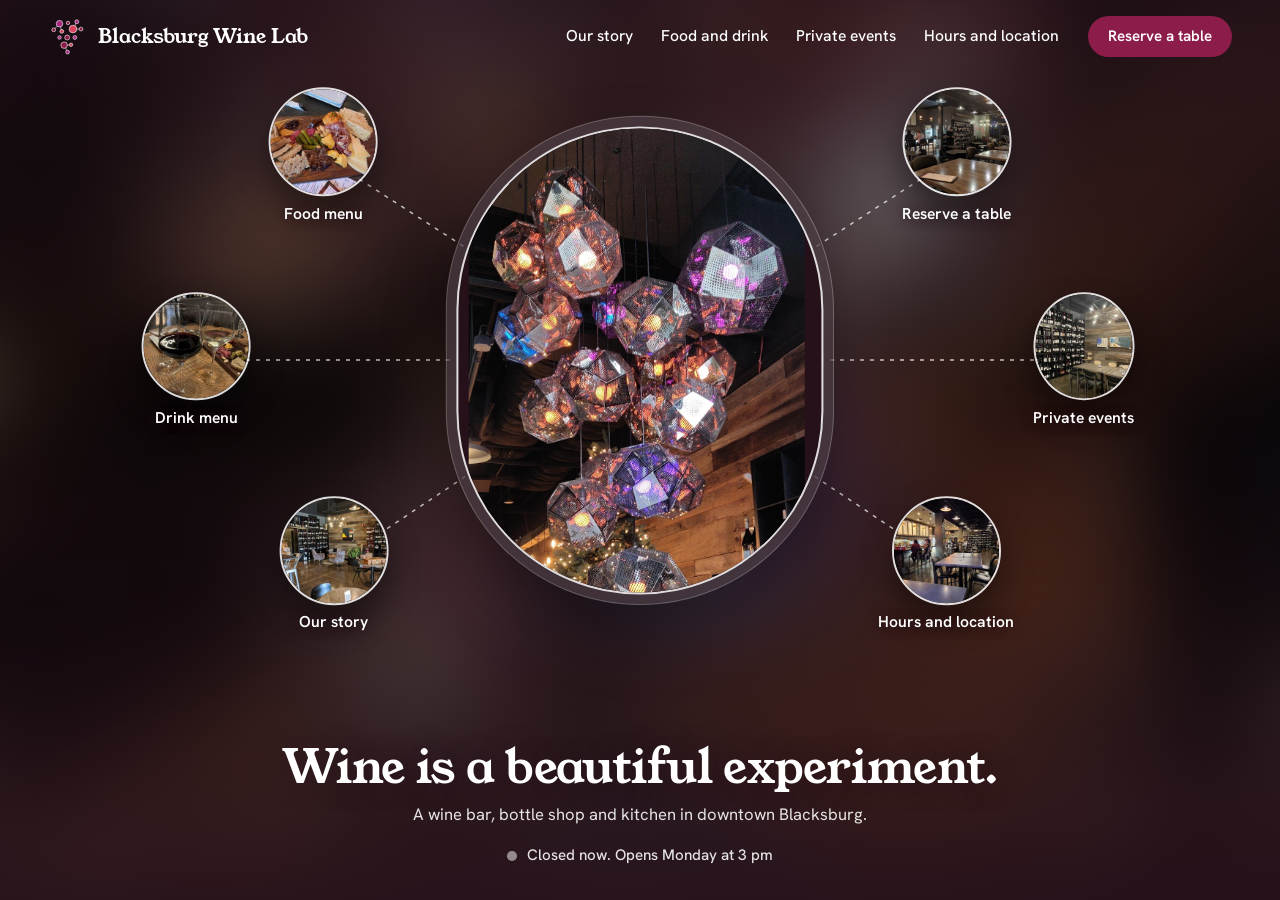
==== commit 50f86547: "single screen, sections open as panels" ====
--- a/index.html
+++ b/index.html
@@ -11,6 +11,12 @@
   <link href="https://fonts.googleapis.com/css2?family=Hanken+Grotesk:wght@400;500;600&family=Young+Serif&display=swap" rel="stylesheet">
   <link rel="preload" as="image" href="images/photos/lights.jpg">
   <link rel="stylesheet" href="css/site.css">
+  <script>
+    // With scripting on, the sections open as panels from the landing screen instead of sitting below it.
+    document.documentElement.classList.add('js');
+    // Always start at the top on a refresh.
+    if ('scrollRestoration' in history) history.scrollRestoration = 'manual';
+  </script>
 </head>
 <body>
 
@@ -70,11 +76,11 @@
     </a>
     <button class="nav-toggle" id="navToggle" aria-expanded="false" aria-controls="nav">Menu</button>
     <nav class="nav" id="nav" aria-label="Main">
-      <a href="#story">Our story</a>
-      <a href="#food">Food and drink</a>
-      <a href="#events">Private events</a>
-      <a href="#visit">Hours and location</a>
-      <a class="btn btn-solid" href="#reserve">Reserve a table</a>
+      <a href="#story" data-open="story">Our story</a>
+      <a href="#food" data-open="food">Food and drink</a>
+      <a href="#events" data-open="events">Private events</a>
+      <a href="#visit" data-open="visit">Hours and location</a>
+      <a class="btn btn-solid" href="#reserve" data-open="reserve">Reserve a table</a>
     </nav>
   </header>
 
@@ -113,6 +119,8 @@
       </div>
     </section>
 
+    <div class="stock">
+
     <section class="story wrap" id="story">
       <div class="story-text">
         <h2>There's a reason we're called a lab and not a bar.</h2>
@@ -123,6 +131,13 @@
       <figure class="story-photo">
         <img src="images/photos/shop.jpg" alt="Shelves of wine bottles lining the reclaimed-wood walls of the shop, with a lounge area in the middle." loading="lazy">
       </figure>
+      <div class="strip-track" tabindex="0" role="group" aria-label="Photos of the Wine Lab">
+        <img src="images/photos/hero.jpg" alt="The dining room in the evening, with wood tables under strings of warm bulbs." loading="lazy">
+        <img src="images/photos/cheese-case.jpg" alt="The cheese case, stocked with wheels and wedges." loading="lazy">
+        <img src="images/photos/bar.jpg" alt="The bar, with pendant lights and the wine shelves behind the dining room." loading="lazy">
+        <img src="images/photos/carafe.jpg" alt="A carafe and a glass of red wine on a table." loading="lazy">
+        <img src="images/photos/dessert.jpg" alt="A chocolate dessert dusted with sugar, served with berries and cream." loading="lazy">
+      </div>
     </section>
 
     <section class="menu" id="food">
@@ -215,16 +230,6 @@
             <a class="text-link" href="#reserve" data-open="reserve">Reserve a table</a>
           </div>
         </div>
-      </div>
-    </section>
-
-    <section class="strip" aria-label="Photos of the Wine Lab">
-      <div class="strip-track" tabindex="0">
-        <img src="images/photos/hero.jpg" alt="The dining room in the evening, with wood tables under strings of warm bulbs." loading="lazy">
-        <img src="images/photos/cheese-case.jpg" alt="The cheese case, stocked with wheels and wedges." loading="lazy">
-        <img src="images/photos/bar.jpg" alt="The bar, with pendant lights and the wine shelves behind the dining room." loading="lazy">
-        <img src="images/photos/carafe.jpg" alt="A carafe and a glass of red wine on a table." loading="lazy">
-        <img src="images/photos/dessert.jpg" alt="A chocolate dessert dusted with sugar, served with berries and cream." loading="lazy">
       </div>
     </section>
 
@@ -312,14 +317,16 @@
           <h3>Contact</h3>
           <p><a class="text-link" href="tel:+15406057291">(540) 605-7291</a><br>
           <a class="text-link" href="mailto:info@winelab.com">info@winelab.com</a></p>
+          <p class="follow"><a class="text-link" href="https://www.instagram.com/blacksburgwinelab/" target="_blank" rel="noopener">Instagram</a>
+          <a class="text-link" href="https://www.facebook.com/blacksburgwinelab" target="_blank" rel="noopener">Facebook</a>
+          <a class="text-link" href="https://www.winelab.com/wine-club" target="_blank" rel="noopener">Wine club</a>
+          <a class="text-link" href="https://www.winelab.com/events" target="_blank" rel="noopener">Events</a></p>
         </div>
         <div class="map">
           <iframe title="Map showing Blacksburg Wine Lab at 223 Gilbert Street" src="https://www.google.com/maps?q=Blacksburg+Wine+Lab,+223+Gilbert+St,+Blacksburg,+VA+24060&z=16&output=embed" loading="lazy" referrerpolicy="no-referrer-when-downgrade"></iframe>
         </div>
       </div>
     </section>
-
-  </main>
 
   <footer class="site-footer">
     <div class="wrap footer-grid">
@@ -334,6 +341,11 @@
     </div>
   </footer>
 
+    </div>
+
+  </main>
+
+
   <!-- Options chosen from the landing screen open here, so nobody has to scroll to find them. -->
   <dialog class="sheet" id="sheet" aria-label="Details">
     <button class="sheet-close" id="sheetClose" type="button">Close</button>
--- a/css/site.css
+++ b/css/site.css
@@ -200,7 +200,7 @@
 /* ---------- Panel that opens from the landing screen ---------- */
 
 .sheet {
-  width: min(74rem, 94vw); max-width: none; max-height: 90svh;
+  width: min(74rem, 94vw); max-width: none; max-height: 92svh;
   padding: 0; border: 0; border-radius: 10px; overflow: auto;
   background: var(--paper); color: var(--text);
   box-shadow: 0 2rem 6rem rgba(0, 0, 0, .6);
@@ -214,7 +214,23 @@
   font: 600 .95rem/1.2 var(--body);
 }
 .sheet-close:hover { background: var(--claret); }
-.sheet-body > section[id] { padding-block: clamp(3.75rem, 6vw, 4.5rem) clamp(2.5rem, 5vw, 4rem); }
+/* Sections are kept compact inside the panel so each one fits on a laptop screen. */
+.sheet-body > section[id] { padding-block: 3.25rem 2rem; }
+.sheet-body .section-head { margin-bottom: 1.5rem; }
+.sheet-body .mosaic { grid-auto-rows: clamp(8rem, 15vw, 14rem); }
+.sheet-body .menu-lists { margin-top: 1.75rem; }
+.sheet-body .story { row-gap: 1.5rem; align-items: start; }
+.sheet-body .story h2 { margin-bottom: 1.25rem; font-size: clamp(1.8rem, 3.2vw, 2.6rem); }
+.sheet-body .story-fact { margin-top: 1.25rem; }
+.sheet-body .story-photo img { aspect-ratio: 3 / 2; }
+.sheet-body .strip-track img { height: clamp(6rem, 10vw, 7.5rem); }
+.sheet-body .events-photo img { aspect-ratio: 4 / 3; }
+.sheet-body .map, .sheet-body .map iframe { min-height: 20rem; }
+.sheet-body .hours { margin-top: 1.5rem; }
+
+/* With scripting on, the sections wait out of sight until an orb or menu link opens one. */
+.js .stock { display: none; }
+.js body { background: var(--cellar); }
 @keyframes sheet-in { from { opacity: 0; transform: translateY(1.5rem) scale(.98); } }
 
 /* ---------- Story ---------- */
@@ -264,15 +280,15 @@
 .menu-link { align-self: start; padding: 1.5rem; background: var(--paper); border-radius: 3px; display: grid; gap: 1rem; justify-items: start; }
 .menu-link p { margin: 0; }
 
-/* ---------- Photo strip ---------- */
-
-.strip { background: var(--cellar); }
+/* ---------- Photo strip (inside Our story) ---------- */
+
 .strip-track {
-  display: flex; gap: .75rem; padding: .75rem;
+  grid-column: 1 / -1;
+  display: flex; gap: .6rem;
   overflow-x: auto; scroll-snap-type: x proximity;
   scrollbar-width: thin; scrollbar-color: var(--claret) transparent;
 }
-.strip-track img { height: clamp(15rem, 34vw, 26rem); width: auto; flex: none; border-radius: 3px; scroll-snap-align: center; }
+.strip-track img { height: clamp(8rem, 14vw, 10.5rem); width: auto; flex: none; border-radius: 3px; scroll-snap-align: center; }
 
 /* ---------- Private events ---------- */
 
@@ -321,7 +337,8 @@
 .visit { background: var(--blush); padding-block: var(--space); }
 .visit-grid { display: grid; grid-template-columns: minmax(0, .9fr) minmax(0, 1.1fr); gap: clamp(2rem, 6vw, 5.5rem); align-items: stretch; }
 .visit h2 { margin-bottom: 1.5rem; }
-.visit h3 { margin: 2rem 0 .6rem; }
+.visit h3 { margin: 1.5rem 0 .5rem; }
+.follow { display: flex; flex-wrap: wrap; gap: .4rem 1.25rem; }
 address { font-style: normal; font-size: 1.2rem; line-height: 1.5; margin-bottom: .6rem; }
 .map { min-height: 26rem; border-radius: 3px; overflow: hidden; background: var(--line); }
 .map iframe { width: 100%; height: 100%; min-height: 26rem; border: 0; display: block; }
